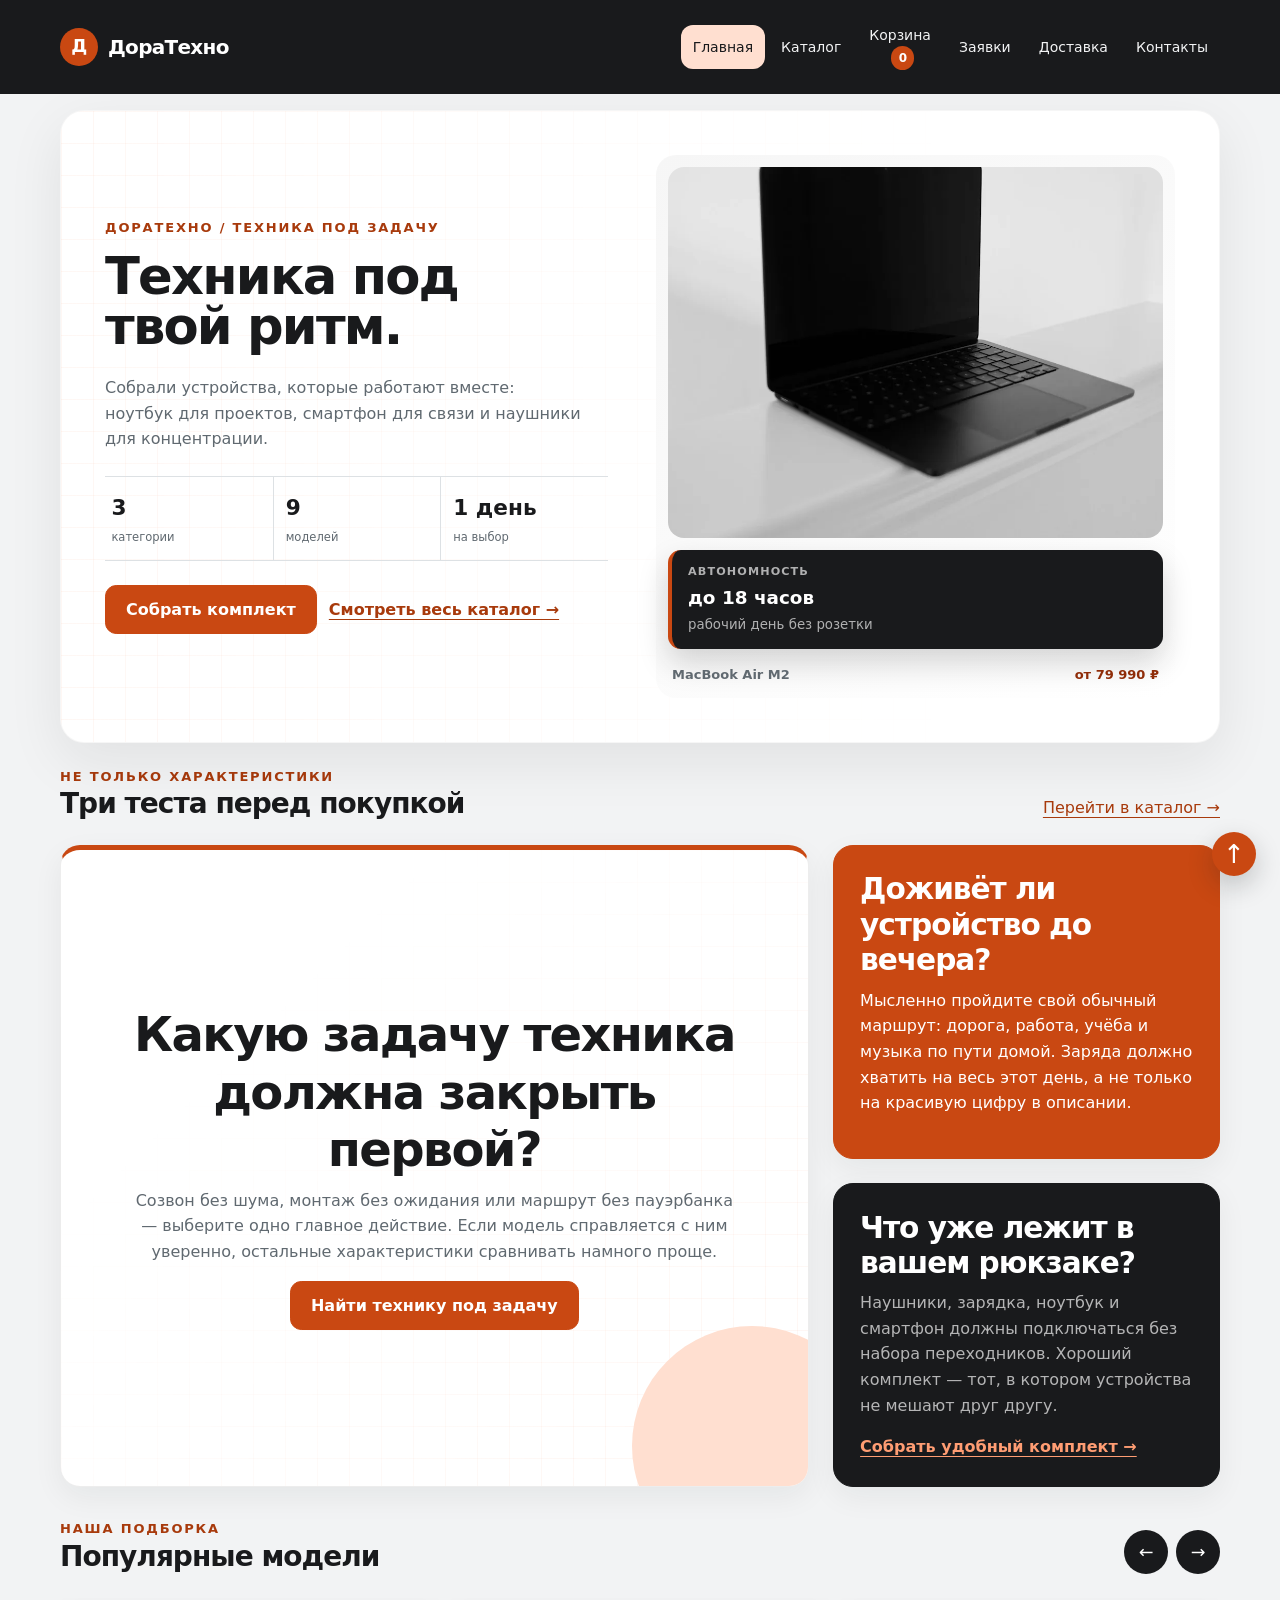
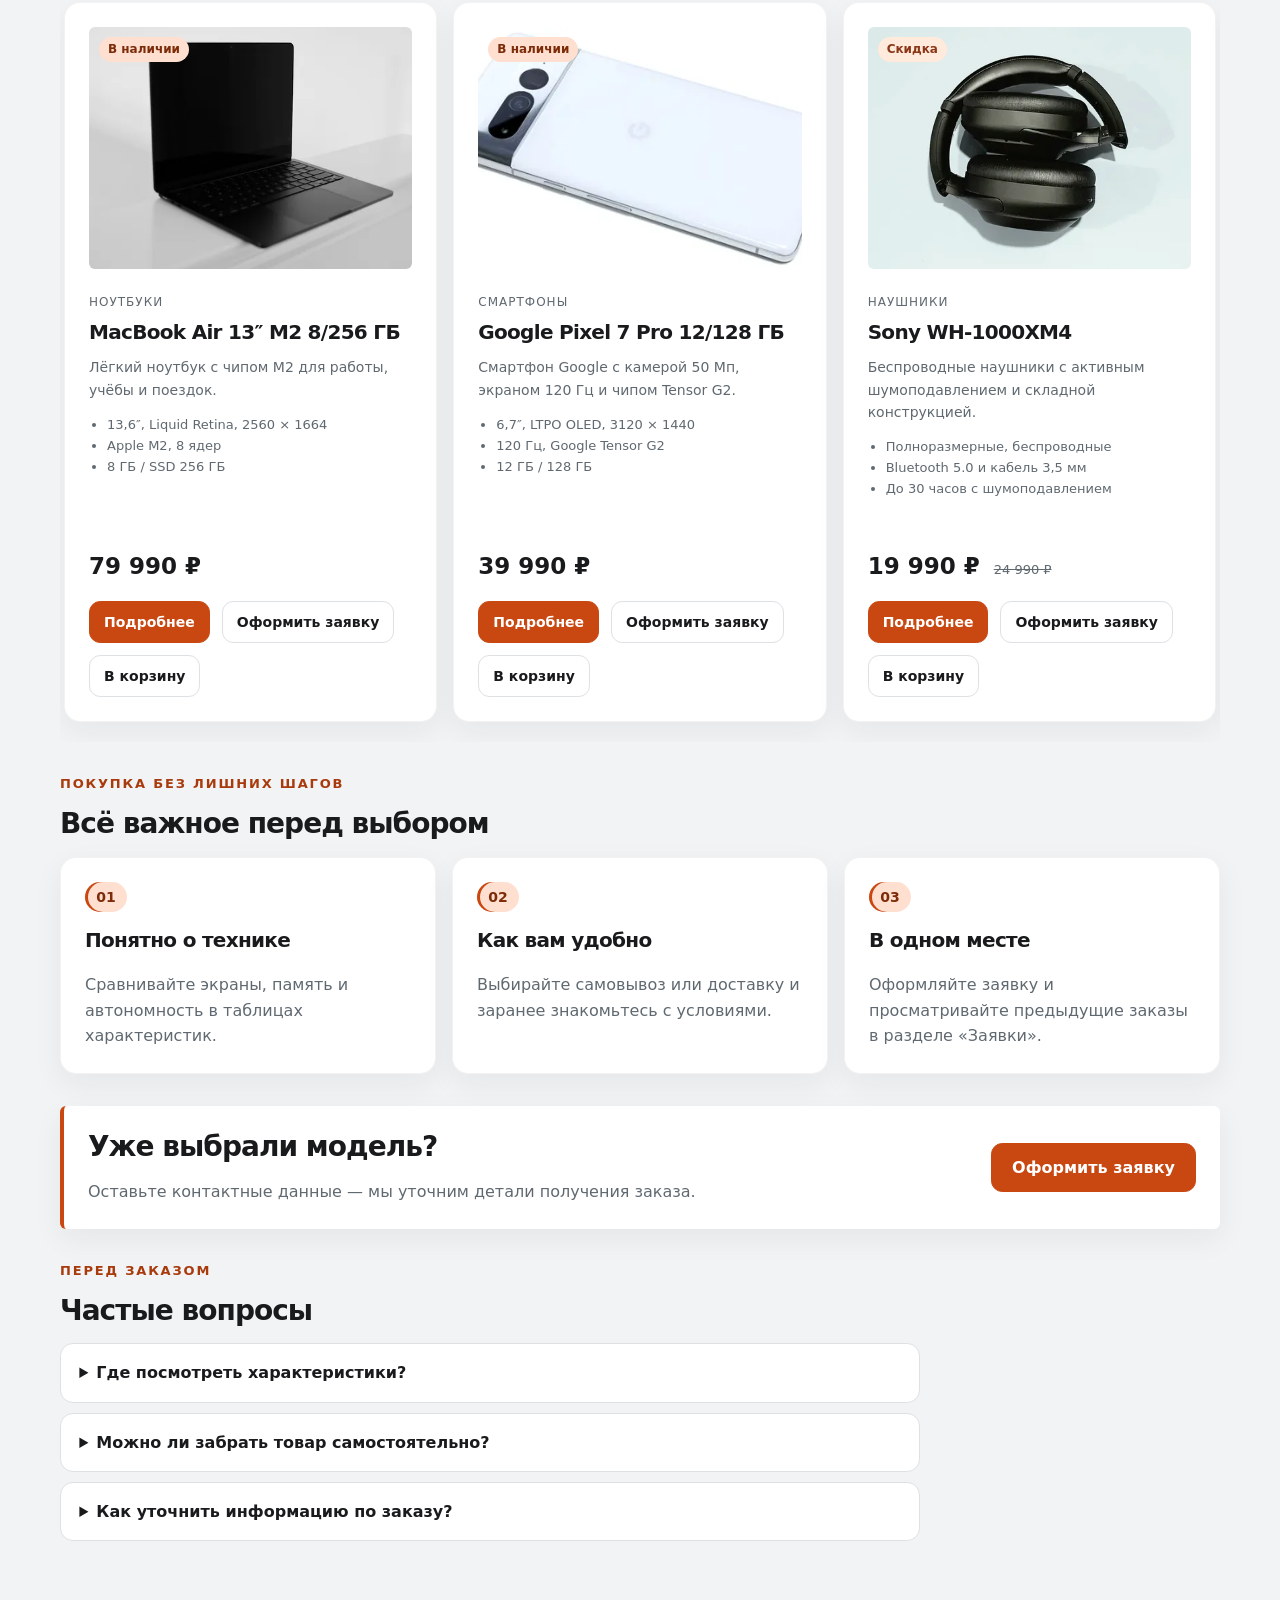
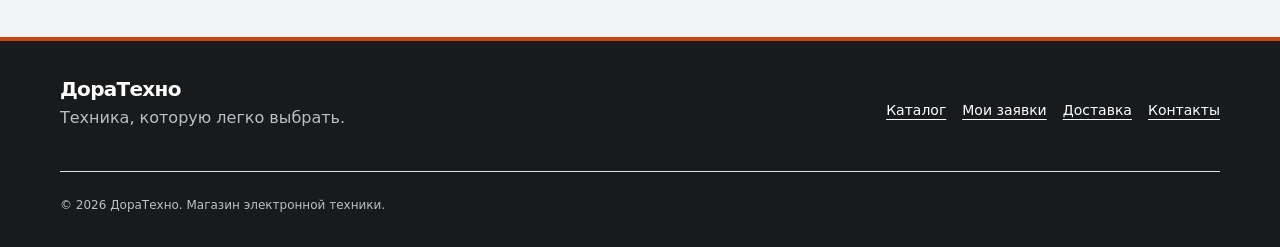
==== index.html @ cf7dabee "First commit" ====
<!DOCTYPE html>
<html lang="ru">
  <head>
    <meta charset="UTF-8">
    <meta name="viewport" content="width=device-width, initial-scale=1.0">
    <meta name="description" content="ДораТехно: смартфоны, ноутбуки и наушники. Сравните модели, выберите технику и оформите заявку.">
    <title>Магазин техники — ДораТехно</title>
    <link rel="icon" href="images/favicon.svg" type="image/svg+xml">
    <link rel="stylesheet" href="css/style.css">
    <link rel="stylesheet" href="css/responsive.css">
    <script src="js/data.js" defer></script>
    <script src="js/storage.js" defer></script>
    <script src="js/main.js" defer></script>
    <script src="js/home.js" defer></script>
  </head>
  <body id="top">
    <a class="skip-link" href="#main">Перейти к содержимому</a>
    <header class="site-header">
      <div class="container">
        <div class="site-header__inner">
          <a class="site-header__logo" href="index.html">
            <span class="site-header__mark" aria-hidden="true">Д</span>ДораТехно</a>
          <nav class="site-nav" aria-label="Основная навигация">
            <ul class="site-nav__list">
              <li class="site-nav__item">
                <a class="site-nav__link site-nav__link--active" href="index.html" aria-current="page">Главная</a>
              </li>
              <li class="site-nav__item">
                <a class="site-nav__link" href="catalog.html">Каталог</a>
              </li>
              <li class="site-nav__item">
                <a class="site-nav__link" href="cart.html">Корзина</a>
              </li>
              <li class="site-nav__item">
                <a class="site-nav__link" href="order.html">Заявки</a>
              </li>
              <li class="site-nav__item">
                <a class="site-nav__link" href="delivery.html">Доставка</a>
              </li>
              <li class="site-nav__item">
                <a class="site-nav__link" href="contacts.html">Контакты</a>
              </li>
            </ul>
          </nav>
        </div>
      </div>
    </header>
    <main class="container" id="main">
      <section class="hero">
        <div class="hero__content">
          <p class="eyebrow">ДораТехно / техника под задачу</p>
          <h1 class="hero__title">Техника под<br>твой ритм.</h1>
          <p class="hero__text">Собрали устройства, которые работают вместе: ноутбук для проектов, смартфон для связи и наушники для концентрации.</p>
          <ul class="hero__facts" aria-label="Преимущества подборки">
            <li><strong>3</strong><span>категории</span></li>
            <li><strong>9</strong><span>моделей</span></li>
            <li><strong>1 день</strong><span>на выбор</span></li>
          </ul>
          <div class="actions">
            <a class="button" href="#choice-guide-title">Собрать комплект</a>
            <a class="hero__text-link" href="catalog.html">Смотреть весь каталог →</a>
          </div>
        </div>
        <div class="hero__visual">
          <picture>
            <source type="image/webp" srcset="images/macbook-air-m2-alt-480.webp 480w, images/macbook-air-m2-alt-960.webp 960w" sizes="(max-width: 767px) calc(100vw - 32px), (max-width: 1023px) 45vw, 520px">
            <img class="hero__image" src="images/macbook-air-m2-alt.jpg" alt="MacBook Air 13″ M2 в цвете «Тёмная ночь»" width="960" height="1440" fetchpriority="high">
          </picture>
          <div class="hero__float-card">
            <span>Автономность</span>
            <strong>до 18 часов</strong>
            <small>рабочий день без розетки</small>
          </div>
          <p class="hero__caption"><strong>MacBook Air M2</strong><span>от 79 990 ₽</span></p>
        </div>
      </section>
      <section class="section choice-guide" aria-labelledby="choice-guide-title">
        <div class="section__heading">
          <div>
            <p class="eyebrow">Не только характеристики</p>
            <h2 id="choice-guide-title">Три теста перед покупкой</h2>
          </div>
          <a href="catalog.html">Перейти в каталог →</a>
        </div>
        <div class="choice-guide__grid">
          <article class="choice-guide__card choice-guide__card--main">
            <div class="choice-guide__content">
              <h3>Какую задачу техника должна закрыть первой?</h3>
              <p>Созвон без шума, монтаж без ожидания или маршрут без пауэрбанка — выберите одно главное действие. Если модель справляется с ним уверенно, остальные характеристики сравнивать намного проще.</p>
              <a class="button" href="catalog.html">Найти технику под задачу</a>
            </div>
          </article>
          <article class="choice-guide__card choice-guide__card--question">
            <h3>Доживёт ли устройство до вечера?</h3>
            <p>Мысленно пройдите свой обычный маршрут: дорога, работа, учёба и музыка по пути домой. Заряда должно хватить на весь этот день, а не только на красивую цифру в описании.</p>
          </article>
          <article class="choice-guide__card choice-guide__card--compatibility">
            <div>
              <h3>Что уже лежит в вашем рюкзаке?</h3>
              <p>Наушники, зарядка, ноутбук и смартфон должны подключаться без набора переходников. Хороший комплект — тот, в котором устройства не мешают друг другу.</p>
            </div>
            <a href="catalog.html">Собрать удобный комплект →</a>
          </article>
        </div>
      </section>
      <section class="section" id="popular">
        <div class="section__heading">
          <div>
            <p class="eyebrow">Наша подборка</p>
            <h2>Популярные модели</h2>
          </div>
          <div class="product-reel__nav">
            <div class="product-reel__pagination" aria-label="Управление каруселью">
              <button class="product-reel__control" type="button" data-carousel-direction="previous" aria-controls="popular-products" aria-label="Показать предыдущие товары">←</button>
              <button class="product-reel__control" type="button" data-carousel-direction="next" aria-controls="popular-products" aria-label="Показать следующие товары">→</button>
            </div>
          </div>
        </div>
        <div class="products-grid product-reel" id="popular-products" data-carousel tabindex="0" aria-label="Популярные товары">
          <article class="product-card" id="popular-1">
            <img class="product-card__image" src="images/macbook-air-m2-alt.jpg" srcset="images/macbook-air-m2-alt-480.webp 480w, images/macbook-air-m2-alt-960.webp 960w" sizes="(max-width: 767px) calc(100vw - 64px), (max-width: 1023px) 46vw, 360px" alt="MacBook Air 13″ M2 8/256 ГБ" width="960" height="1440" loading="lazy">
            <span class="product-card__badge">В наличии</span>
            <p class="product-card__category">Ноутбуки</p>
            <h3 class="product-card__title"><a href="product.html">MacBook Air 13″ M2 8/256 ГБ</a></h3>
            <p class="product-card__description">Лёгкий ноутбук с чипом M2 для работы, учёбы и поездок.</p>
            <ul class="product-card__specs">
              <li>13,6″, Liquid Retina, 2560 × 1664</li>
              <li>Apple M2, 8 ядер</li>
              <li>8 ГБ / SSD 256 ГБ</li>
            </ul>
            <p class="product-card__price">79 990 ₽</p>
            <div class="product-card__actions">
              <a class="button" href="product.html">Подробнее</a>
              <a class="button button--secondary" href="order.html?product=7#new-order">Оформить заявку</a>
              <button class="button button--secondary" type="button" data-add-to-cart="7">В корзину</button>
            </div>
          </article>
          <article class="product-card" id="popular-2">
            <img class="product-card__image product-card__image--contain" src="images/google-pixel-7-pro.jpg" srcset="images/google-pixel-7-pro-480.webp 480w, images/google-pixel-7-pro-960.webp 960w" sizes="(max-width: 767px) calc(100vw - 64px), (max-width: 1023px) 46vw, 360px" alt="Google Pixel 7 Pro 12/128 ГБ" width="960" height="561" loading="lazy">
            <span class="product-card__badge">В наличии</span>
            <p class="product-card__category">Смартфоны</p>
            <h3 class="product-card__title"><a href="product-pixel-7-pro.html">Google Pixel 7 Pro 12/128 ГБ</a></h3>
            <p class="product-card__description">Смартфон Google с камерой 50 Мп, экраном 120 Гц и чипом Tensor G2.</p>
            <ul class="product-card__specs">
              <li>6,7″, LTPO OLED, 3120 × 1440</li>
              <li>120 Гц, Google Tensor G2</li>
              <li>12 ГБ / 128 ГБ</li>
            </ul>
            <p class="product-card__price">39 990 ₽</p>
            <div class="product-card__actions">
              <a class="button" href="product-pixel-7-pro.html">Подробнее</a>
              <a class="button button--secondary" href="order.html?product=1#new-order">Оформить заявку</a>
              <button class="button button--secondary" type="button" data-add-to-cart="1">В корзину</button>
            </div>
          </article>
          <article class="product-card product-card--discount" id="popular-3">
            <img class="product-card__image" src="images/sony-wh1000xm4.jpg" srcset="images/sony-wh1000xm4-480.webp 480w, images/sony-wh1000xm4-960.webp 960w" sizes="(max-width: 767px) calc(100vw - 64px), (max-width: 1023px) 46vw, 360px" alt="Sony WH-1000XM4" width="960" height="720" loading="lazy">
            <span class="product-card__badge">Скидка</span>
            <p class="product-card__category">Наушники</p>
            <h3 class="product-card__title"><a href="product-sony-wh1000xm4.html">Sony WH-1000XM4</a></h3>
            <p class="product-card__description">Беспроводные наушники с активным шумоподавлением и складной конструкцией.</p>
            <ul class="product-card__specs">
              <li>Полноразмерные, беспроводные</li>
              <li>Bluetooth 5.0 и кабель 3,5 мм</li>
              <li>До 30 часов с шумоподавлением</li>
            </ul>
            <p class="product-card__price">19 990 ₽ <del class="product-card__old-price">24 990 ₽</del></p>
            <div class="product-card__actions">
              <a class="button" href="product-sony-wh1000xm4.html">Подробнее</a>
              <a class="button button--secondary" href="order.html?product=4#new-order">Оформить заявку</a>
              <button class="button button--secondary" type="button" data-add-to-cart="4">В корзину</button>
            </div>
          </article>
          <article class="product-card" id="popular-4">
            <img class="product-card__image" src="images/iphone-13-pro-blue.jpg" alt="iPhone 13 Pro 128 ГБ" width="960" height="1200" loading="lazy">
            <span class="product-card__badge">В наличии</span>
            <p class="product-card__category">Смартфоны</p>
            <h3 class="product-card__title"><a href="product-iphone-13-pro.html">iPhone 13 Pro 128 ГБ</a></h3>
            <p class="product-card__description">Компактный iPhone с OLED-экраном ProMotion и тройной камерой.</p>
            <ul class="product-card__specs">
              <li>6,1″, OLED, 2532 × 1170</li>
              <li>ProMotion до 120 Гц, Apple A15</li>
              <li>Накопитель 128 ГБ</li>
            </ul>
            <p class="product-card__price">44 990 ₽</p>
            <div class="product-card__actions">
              <a class="button" href="product-iphone-13-pro.html">Подробнее</a>
              <a class="button button--secondary" href="order.html?product=2#new-order">Оформить заявку</a>
              <button class="button button--secondary" type="button" data-add-to-cart="2">В корзину</button>
            </div>
          </article>
          <article class="product-card" id="popular-5">
            <img class="product-card__image" src="images/airpods-max-white.jpg" alt="Apple AirPods Max (Lightning)" width="960" height="720" loading="lazy">
            <span class="product-card__badge">В наличии</span>
            <p class="product-card__category">Наушники</p>
            <h3 class="product-card__title"><a href="product-airpods-max.html">Apple AirPods Max (Lightning)</a></h3>
            <p class="product-card__description">Полноразмерные наушники с шумоподавлением и пространственным аудио.</p>
            <ul class="product-card__specs">
              <li>Полноразмерные, беспроводные</li>
              <li>Bluetooth 5.0, шумоподавление</li>
              <li>До 20 часов работы</li>
            </ul>
            <p class="product-card__price">39 990 ₽</p>
            <div class="product-card__actions">
              <a class="button" href="product-airpods-max.html">Подробнее</a>
              <a class="button button--secondary" href="order.html?product=6#new-order">Оформить заявку</a>
              <button class="button button--secondary" type="button" data-add-to-cart="6">В корзину</button>
            </div>
          </article>
          <article class="product-card" id="popular-6">
            <img class="product-card__image" src="images/macbook-pro-m1-candidate.jpg" alt="MacBook Pro 14″ M1 Pro 16/512 ГБ" width="960" height="640" loading="lazy">
            <span class="product-card__badge">В наличии</span>
            <p class="product-card__category">Ноутбуки</p>
            <h3 class="product-card__title"><a href="product-macbook-pro-14.html">MacBook Pro 14″ M1 Pro 16/512 ГБ</a></h3>
            <p class="product-card__description">Производительный ноутбук с экраном Liquid Retina XDR и чипом M1 Pro.</p>
            <ul class="product-card__specs">
              <li>14,2″, Liquid Retina XDR</li>
              <li>Apple M1 Pro, 8 ядер</li>
              <li>16 ГБ / SSD 512 ГБ</li>
            </ul>
            <p class="product-card__price">119 990 ₽</p>
            <div class="product-card__actions">
              <a class="button" href="product-macbook-pro-14.html">Подробнее</a>
              <a class="button button--secondary" href="order.html?product=8#new-order">Оформить заявку</a>
              <button class="button button--secondary" type="button" data-add-to-cart="8">В корзину</button>
            </div>
          </article>
        </div>
      </section>
      <section class="section" id="advantages">
        <p class="eyebrow">Покупка без лишних шагов</p>
        <h2>Всё важное перед выбором</h2>
        <div class="benefits">
          <article class="benefit">
            <span class="benefit__number">01</span>
            <h3>Понятно о технике</h3>
            <p>Сравнивайте экраны, память и автономность в таблицах характеристик.</p>
          </article>
          <article class="benefit">
            <span class="benefit__number">02</span>
            <h3>Как вам удобно</h3>
            <p>Выбирайте самовывоз или доставку и заранее знакомьтесь с условиями.</p>
          </article>
          <article class="benefit">
            <span class="benefit__number">03</span>
            <h3>В одном месте</h3>
            <p>Оформляйте заявку и просматривайте предыдущие заказы в разделе «Заявки».</p>
          </article>
        </div>
      </section>
      <aside class="help-banner section" id="contacts">
        <div>
          <h2>Уже выбрали модель?</h2>
          <p>Оставьте контактные данные — мы уточним детали получения заказа.</p>
        </div>
        <a class="button" href="order.html">Оформить заявку</a>
      </aside>
      <section class="section faq" id="faq">
        <p class="eyebrow">Перед заказом</p>
        <h2>Частые вопросы</h2>
        <details class="faq__item">
          <summary class="faq__question">Где посмотреть характеристики?</summary>
          <p class="faq__answer">Откройте товар кнопкой «Подробнее». На странице есть таблица параметров и комплектация.</p>
        </details>
        <details class="faq__item">
          <summary class="faq__question">Можно ли забрать товар самостоятельно?</summary>
          <p class="faq__answer">Да, выберите самовывоз при оформлении заявки. Адрес и часы работы указаны в <a href="contacts.html">контактах</a>.</p>
        </details>
        <details class="faq__item">
          <summary class="faq__question">Как уточнить информацию по заказу?</summary>
          <p class="faq__answer">Откройте форму обращения на странице контактов и укажите номер заявки.</p>
        </details>
      </section>
    </main>
    <footer class="site-footer">
      <div class="container">
        <div class="site-footer__inner">
          <div>
            <a class="site-header__logo" href="index.html">ДораТехно</a>
            <p class="muted">Техника, которую легко выбрать.</p>
          </div>
          <nav class="site-footer__links" aria-label="Ссылки в подвале">
            <a href="catalog.html">Каталог</a>
            <a href="order.html">Мои заявки</a>
            <a href="delivery.html">Доставка</a>
            <a href="contacts.html">Контакты</a>
          </nav>
        </div>
        <p class="site-footer__note">© 2026 ДораТехно. Магазин электронной техники.</p>
      </div>
    </footer>
    <a class="back-to-top" href="#top" aria-label="Наверх">↑</a>
  </body>
</html>
---- css/style.css ----
:root {
  --color-bg: #ffffff;
  --color-text: #222222;
  --color-muted: #596579;
  --color-primary: #0057b8;
  --color-primary-dark: #003f86;
  --color-border: #dce3eb;
  --color-surface: #f7f8fa;
  --color-surface-accent: #eef5ff;
  --color-danger: #b00020;
  --color-success: #216b3d;
  --color-success-bg: #eefaf0;
  --space-xs: 4px;
  --space-sm: 8px;
  --space-md: 16px;
  --space-lg: 24px;
  --space-xl: 32px;
  --space-xxl: 56px;
  --radius-sm: 6px;
  --radius-md: 12px;
  --container-width: 1160px;
}

* {
  box-sizing: border-box;
}

html {
  scroll-behavior: smooth;
}

body {
  margin: 0;
  min-height: 100vh;
  display: flex;
  flex-direction: column;
  font-family: Arial, sans-serif;
  line-height: 1.6;
  color: var(--color-text);
  background: var(--color-bg);
}

main {
  flex: 1;
}

img {
  display: block;
  max-width: 100%;
  height: auto;
}

h1, h2, h3, p {
  margin-top: 0;
}

h1, h2, h3 {
  line-height: 1.2;
}

h1 {
  font-size: 40px;
  letter-spacing: -1px;
  margin-bottom: var(--space-lg);
}

h2 {
  font-size: 28px;
  margin-bottom: var(--space-md);
}

h3 {
  font-size: 20px;
}

a {
  color: var(--color-primary);
  text-underline-offset: 4px;
}

a:hover {
  color: var(--color-primary-dark);
}

button, input, select, textarea {
  font: inherit;
}

button {
  cursor: pointer;
}

:focus-visible {
  outline: 3px solid var(--color-primary);
  outline-offset: 4px;
}

[hidden] {
  display: none !important;
}

[id] {
  scroll-margin-top: 12rem;
}

.container {
  width: min(calc(100% - 40px), var(--container-width));
  margin: 0 auto;
}

.skip-link {
  position: absolute;
  top: 8px;
  left: 16px;
  z-index: 30;
  padding: 12px;
  color: white;
  background: var(--color-primary);
  transform: translateY(-160%);
}

.skip-link:focus {
  transform: translateY(0);
}

.back-to-top {
  position: fixed;
  right: 20px;
  bottom: 20px;
  z-index: 20;
  display: inline-flex;
  justify-content: center;
  align-items: center;
  width: 48px;
  height: 48px;
  border-radius: 50%;
  color: white;
  background: var(--color-primary);
  box-shadow: 0 4px 16px rgb(0 0 0 / 18%);
  font-size: 26px;
  line-height: 1;
  text-decoration: none;
}

.back-to-top:hover {
  color: white;
  background: var(--color-primary-dark);
}

.site-header {
  border-bottom: 1px solid var(--color-border);
  background: var(--color-bg);
}


.site-header__inner {
  display: flex;
  justify-content: space-between;
  align-items: center;
  gap: var(--space-lg);
  padding: 22px 0;
}

.site-header__logo {
  display: inline-flex;
  align-items: center;
  gap: 10px;
  color: var(--color-text);
  text-decoration: none;
  font-weight: 700;
  font-size: 23px;
  white-space: nowrap;
}

.site-header__mark {
  display: grid;
  place-items: center;
  width: 38px;
  height: 38px;
  border-radius: 10px;
  color: white;
  background: var(--color-primary);
  font-size: 18px;
}

.site-nav__list {
  display: flex;
  align-items: center;
  flex-wrap: wrap;
  gap: var(--space-xs);
  margin: 0;
  padding: 0;
  list-style: none;
}

.site-nav__link {
  display: block;
  padding: 8px 11px;
  border-radius: var(--radius-sm);
  color: var(--color-text);
  text-decoration: none;
  font-size: 14px;
}

.site-nav__link:hover, .site-nav__link--active {
  color: var(--color-primary);
  background: var(--color-surface-accent);
}

.section {
  margin-bottom: var(--space-xxl);
}

.section__heading {
  display: flex;
  align-items: end;
  justify-content: space-between;
  flex-wrap: wrap;
  gap: var(--space-md);
  margin-bottom: var(--space-lg);
}

.section__heading h2, .section__heading p {
  margin-bottom: 0;
}

.section__intro, .muted {
  color: var(--color-muted);
}

.eyebrow {
  margin-bottom: 12px;
  color: var(--color-primary);
  font-size: 13px;
  font-weight: 700;
  letter-spacing: 1.5px;
  text-transform: uppercase;
}

.hero {
  display: grid;
  grid-template-columns: 1fr 1fr;
  align-items: center;
  gap: var(--space-xl);
  padding: 44px;
  margin: var(--space-xl) 0 var(--space-lg);
  background: var(--color-surface-accent);
  border-radius: var(--radius-md);
}

.hero__title {
  font-size: 48px;
  max-width: 540px;
}

.hero__text {
  max-width: 480px;
  color: var(--color-muted);
}

.hero__image {
  width: 100%;
  height: 360px;
  object-fit: cover;
  border-radius: var(--radius-sm);
}

.hero__caption {
  text-align: center;
  font-size: 13px;
  color: var(--color-muted);
}

.button {
  display: inline-flex;
  justify-content: center;
  align-items: center;
  gap: var(--space-sm);
  padding: 11px 20px;
  border: 1px solid transparent;
  border-radius: var(--radius-sm);
  color: white;
  background: var(--color-primary);
  font-weight: 700;
  text-decoration: none;
  cursor: pointer;
}

.button:hover {
  color: white;
  background: var(--color-primary-dark);
}

.button--secondary {
  border-color: var(--color-border);
  color: var(--color-primary);
  background: white;
}

.button--secondary:hover {
  color: var(--color-primary-dark);
  background: var(--color-surface-accent);
  border-color: var(--color-primary);
}

.button:disabled {
  color: var(--color-muted);
  background: #e7ebf0;
  cursor: not-allowed;
}

.actions {
  display: flex;
  align-items: center;
  flex-wrap: wrap;
  gap: 12px;
}

.category-list {
  display: grid;
  grid-template-columns: repeat(3, 1fr);
  gap: var(--space-md);
  margin-bottom: var(--space-xxl);
}

.category-list__link {
  display: flex;
  justify-content: space-between;
  align-items: center;
  gap: 12px;
  padding: 20px 24px;
  border: 1px solid var(--color-border);
  border-radius: var(--radius-md);
  color: var(--color-text);
  text-decoration: none;
  font-weight: 700;
}

.category-list__link:hover {
  border-color: var(--color-primary);
  background: var(--color-surface-accent);
}

.category-list__link span {
  color: var(--color-primary);
}

.products-grid {
  display: grid;
  grid-template-columns: repeat(3, 1fr);
  gap: var(--space-lg);
}

.product-card {
  position: relative;
  display: flex;
  flex-direction: column;
  padding: var(--space-lg);
  border: 1px solid var(--color-border);
  border-radius: var(--radius-md);
  background: white;
}

.product-card:hover {
  border-color: var(--color-primary);
}

.product-card__image {
  display: block;
  width: 100%;
  aspect-ratio: 4 / 3;
  object-fit: cover;
  margin-bottom: var(--space-lg);
  border-radius: var(--radius-sm);
  background: white;
}

.product-card__image--contain {
  object-fit: contain;
}

.product-card__badge {
  position: absolute;
  top: 34px;
  left: 34px;
  padding: 3px 9px;
  border-radius: var(--radius-sm);
  color: var(--color-primary);
  background: #e0edff;
  font-size: 12px;
  font-weight: 700;
}

.product-card--discount .product-card__badge {
  color: #8a3718;
  background: #ffeadb;
}

.product-card__category {
  margin-bottom: var(--space-sm);
  color: var(--color-muted);
  font-size: 12px;
  text-transform: uppercase;
  letter-spacing: 1px;
}

.product-card__title {
  margin-bottom: 12px;
}

.product-card__title a {
  color: var(--color-text);
  text-decoration: none;
}

.product-card__description {
  color: var(--color-muted);
  font-size: 14px;
}

.product-card__specs {
  padding-left: 18px;
  margin: 0 0 var(--space-lg);
  color: var(--color-muted);
  font-size: 13px;
}

.product-card__price {
  margin-top: auto;
  margin-bottom: var(--space-md);
  font-size: 23px;
  font-weight: 700;
}

.product-card__old-price {
  margin-left: 6px;
  color: var(--color-muted);
  font-size: 13px;
  font-weight: 400;
}

.product-card__actions {
  display: flex;
  flex-wrap: wrap;
  align-items: center;
  gap: 12px;
  font-size: 14px;
}

.product-card__actions .button {
  padding: 9px 14px;
}

.benefits {
  display: grid;
  grid-template-columns: repeat(3, 1fr);
  gap: var(--space-lg);
}

.benefit {
  padding: var(--space-lg);
  border-top: 3px solid var(--color-primary);
  background: var(--color-surface);
  border-radius: 0 0 var(--radius-md) var(--radius-md);
}

.benefit__number {
  display: block;
  margin-bottom: var(--space-md);
  color: var(--color-primary);
  font-size: 14px;
  font-weight: 700;
}

.benefit p {
  margin-bottom: 0;
  color: var(--color-muted);
}

.help-banner {
  display: flex;
  justify-content: space-between;
  align-items: center;
  gap: var(--space-lg);
  padding: var(--space-xl);
  border-left: 4px solid var(--color-primary);
  border-radius: var(--radius-sm);
  background: var(--color-surface-accent);
}

.help-banner p {
  margin-bottom: 0;
  color: var(--color-muted);
}

.faq {
  max-width: 860px;
}

.faq__item {
  padding: 20px 0;
  border-bottom: 1px solid var(--color-border);
}

.faq__question {
  cursor: pointer;
  font-weight: 700;
}

.faq__answer {
  margin: var(--space-md) 0 0;
  color: var(--color-muted);
}

.breadcrumbs {
  display: flex;
  flex-wrap: wrap;
  gap: var(--space-sm);
  margin: var(--space-lg) 0;
  font-size: 13px;
  color: var(--color-muted);
}

.breadcrumbs__current::before {
  content: '/';
  margin-right: var(--space-sm);
}

.page-heading {
  margin: var(--space-xl) 0;
}

.page-heading p {
  max-width: 700px;
  color: var(--color-muted);
}

.catalog-layout {
  display: grid;
  grid-template-columns: 230px minmax(0, 1fr);
  grid-template-areas: 'filters products';
  gap: var(--space-lg);
  align-items: start;
}

.catalog-filters {
  grid-area: filters;
  padding: var(--space-lg);
  background: var(--color-surface);
  border: 1px solid var(--color-border);
  border-radius: var(--radius-md);
}

.catalog-filters__title {
  margin-bottom: var(--space-md);
  font-size: 20px;
}


.catalog-products {
  grid-area: products;
  min-width: 0;
}


.filters-form {
  display: grid;
  gap: var(--space-md);
}


.filters-form__group {
  min-width: 0;
  margin: 0;
  padding: 0;
  border: 0;
}

.filters-form__legend {
  margin-bottom: var(--space-sm);
  font-size: 14px;
  font-weight: 700;
}

.filters-form__range {
  display: grid;
  grid-template-columns: repeat(2, minmax(0, 1fr));
  gap: var(--space-sm);
}

.filters-form__label {
  display: block;
  margin-bottom: var(--space-xs);
  font-size: 13px;
}

.filters-form__input {
  width: 100%;
  padding: 8px;
  border: 1px solid var(--color-border);
  border-radius: var(--radius-sm);
}

.filters-form__options {
  display: grid;
  gap: var(--space-sm);
}

.filters-form__option {
  display: flex;
  align-items: flex-start;
  gap: var(--space-sm);
  font-size: 14px;
  line-height: 1.4;
}

.filters-form__option input {
  margin: 3px 0 0;
}

.filters-form__option label {
  cursor: pointer;
}

.filters-form .button {
  width: 100%;
}

.catalog-layout .products-grid {
  gap: var(--space-md);
}

.catalog-layout .product-card {
  padding: var(--space-md);
}

.catalog-layout .product-card__badge {
  top: 26px;
  left: 26px;
}

.catalog-layout .product-card__price {
  font-size: 21px;
}

.table-wrap {
  overflow-x: auto;
}

.spec-table {
  width: 100%;
  border-collapse: collapse;
  font-size: 15px;
}

.spec-table caption {
  padding: 0 0 var(--space-md);
  text-align: left;
  color: var(--color-muted);
}

.spec-table th, .spec-table td {
  padding: 14px 18px;
  border: 1px solid var(--color-border);
  text-align: left;
}

.spec-table thead {
  background: var(--color-surface-accent);
}

.spec-table tbody tr:nth-child(even) {
  background: var(--color-surface);
}

.product-detail {
  display: grid;
  grid-template-columns: 1.1fr 1fr;
  gap: 48px;
  align-items: center;
  margin-bottom: var(--space-xxl);
}

.product-detail__visual {
  border-radius: var(--radius-md);
  overflow: hidden;
}

.product-detail__image {
  display: block;
  width: 100%;
  height: 400px;
  object-fit: cover;
  background: white;
}

.product-detail__image--contain {
  object-fit: contain;
}

.product-detail__tag {
  display: inline-block;
  padding: 4px 10px;
  margin-bottom: var(--space-md);
  background: var(--color-success-bg);
  color: var(--color-success);
  border-radius: var(--radius-sm);
  font-size: 13px;
}

.product-detail__price {
  font-size: 32px;
  font-weight: 700;
  margin: var(--space-lg) 0;
}

.product-detail__links {
  display: flex;
  flex-wrap: wrap;
  gap: var(--space-md);
  margin-top: var(--space-lg);
  font-size: 14px;
}

.order-layout {
  display: grid;
  grid-template-columns: minmax(0, 2fr) minmax(220px, 1fr);
  gap: var(--space-xl);
  align-items: start;
}

.order-form {
  padding: var(--space-xl);
  border: 1px solid var(--color-border);
  border-radius: var(--radius-md);
}

.order-form__grid {
  display: grid;
  grid-template-columns: 1fr 1fr;
  gap: var(--space-md);
}

.order-form__field {
  margin-bottom: var(--space-md);
}

.order-form__label {
  display: block;
  margin-bottom: var(--space-xs);
  font-weight: 700;
  font-size: 14px;
}

.order-form__input {
  width: 100%;
  min-width: 0;
  padding: 10px 12px;
  border: 1px solid var(--color-border);
  border-radius: var(--radius-sm);
  background: white;
  color: var(--color-text);
}

.order-form__input:hover {
  border-color: var(--color-primary);
}

.order-form__input[aria-invalid='true'] {
  border-color: var(--color-danger);
}

.order-form__hint {
  display: block;
  margin-top: var(--space-xs);
  color: var(--color-muted);
  font-size: 13px;
}

.order-form__check {
  display: flex;
  align-items: start;
  gap: 10px;
  margin: var(--space-md) 0;
  font-size: 14px;
}

.order-form__check input {
  margin-top: 6px;
}

.order-form__check [aria-invalid='true'] {
  outline: 2px solid var(--color-danger);
}

.order-form__actions {
  display: flex;
  flex-wrap: wrap;
  gap: 12px;
}

.order-form__note {
  font-size: 13px;
  color: var(--color-muted);
}

.order-form textarea {
  resize: vertical;
}

.order-info {
  padding: var(--space-lg);
  border-radius: var(--radius-md);
  background: var(--color-surface-accent);
}

.order-info__steps {
  padding-left: 20px;
}

.order-info__steps li {
  margin-bottom: var(--space-md);
}

.request-dialog {
  width: min(calc(100% - 32px), 650px);
  max-height: 90vh;
  padding: var(--space-lg);
  border: 0;
  border-radius: var(--radius-md);
}

.request-dialog::backdrop {
  background: rgb(15 30 50 / 65%);
}

.request-dialog__header {
  display: flex;
  justify-content: space-between;
  align-items: start;
  gap: 12px;
}

.request-dialog__close {
  padding: 4px 10px;
  border: 1px solid var(--color-border);
  border-radius: var(--radius-sm);
  background: white;
  color: var(--color-text);
  font-size: 22px;
}

.request-dialog .order-form {
  padding: 0;
  border: 0;
}

.success-message {
  margin: var(--space-lg) 0;
  padding: var(--space-lg);
  border-left: 4px solid var(--color-success);
  border-radius: var(--radius-sm);
  background: var(--color-success-bg);
}

.contact-grid {
  display: grid;
  grid-template-columns: repeat(3, 1fr);
  gap: var(--space-lg);
}

.contact-card {
  padding: var(--space-lg);
  border: 1px solid var(--color-border);
  border-radius: var(--radius-md);
}

.contact-card__label {
  font-size: 13px;
  color: var(--color-primary);
  font-weight: 700;
}

.contact-card address {
  font-style: normal;
}

.contact-card p:last-child {
  margin-bottom: 0;
}

.site-footer {
  margin-top: 64px;
  padding: var(--space-xl) 0;
  border-top: 1px solid var(--color-border);
  background: var(--color-surface);
}

.site-footer__inner {
  display: flex;
  justify-content: space-between;
  align-items: center;
  gap: var(--space-xl);
  flex-wrap: wrap;
}

.site-footer__links {
  display: flex;
  flex-wrap: wrap;
  gap: var(--space-md);
  font-size: 14px;
}

.site-footer__note {
  margin: var(--space-lg) 0 0;
  padding-top: var(--space-lg);
  border-top: 1px solid var(--color-border);
  color: #b8c0c7;
  font-size: 12px;
}

.site-footer .muted {
  color: #b8c0c7;
}


.catalog-category {
  display: block;
}

.catalog-category:target {
  animation: category-highlight 0.8s ease-out;
}

@keyframes category-highlight {
  from {
    outline: 4px solid rgb(201 72 18 / 30%);
    outline-offset: 8px;
  }

  to {
    outline-color: transparent;
    outline-offset: 16px;
  }
}

.category-comparison {
  margin-top: var(--space-xl);
}

.category-list__link span {
  font-size: 13px;
  font-weight: 400;
}

.products-grid--two {
  grid-template-columns: repeat(2, minmax(0, 1fr));
}

.page-links {
  display: flex;
  flex-wrap: wrap;
  gap: var(--space-lg);
  margin-bottom: var(--space-xl);
}

.cart-list {
  display: grid;
  gap: var(--space-md);
}

.cart-item {
  display: grid;
  grid-template-columns: 120px minmax(0, 1fr) auto;
  align-items: center;
  gap: var(--space-md);
  padding: var(--space-lg);
  border: 1px solid var(--color-border);
  border-radius: var(--radius-md);
}

.cart-item__image {
  background: white;
  border-radius: var(--radius-sm);
}

.cart-item__image img {
  width: 120px;
  height: 90px;
  object-fit: cover;
  border-radius: var(--radius-sm);
}

.cart-item__title {
  font-size: 19px;
}

.cart-item__quantity-label {
  display: block;
  margin-bottom: var(--space-xs);
  font-size: 13px;
}

.cart-item__quantity {
  width: 60px;
  padding: 6px 8px;
  border: 1px solid var(--color-border);
  border-radius: var(--radius-sm);
  background: var(--color-surface);
  color: var(--color-text);
}

.cart-item__price {
  margin: 0;
  font-weight: 700;
  white-space: nowrap;
}

.order-totals {
  margin: var(--space-lg) 0;
}

.order-totals div {
  display: flex;
  justify-content: space-between;
  gap: var(--space-md);
  margin-bottom: var(--space-md);
}

.order-totals dd {
  margin: 0;
  white-space: nowrap;
}

.order-totals__total {
  padding-top: var(--space-md);
  border-top: 1px solid var(--color-border);
  font-size: 20px;
  font-weight: 700;
}

.order-info__link {
  margin-top: var(--space-md);
  margin-bottom: 0;
}

.order-history {
  display: grid;
  grid-template-columns: repeat(3, minmax(0, 1fr));
  gap: var(--space-lg);
}

.order-history__item {
  padding: var(--space-lg);
  border: 1px solid var(--color-border);
  border-radius: var(--radius-md);
}

.order-history__heading {
  display: flex;
  align-items: start;
  flex-wrap: wrap;
  gap: var(--space-sm);
  margin-bottom: var(--space-md);
}

.order-history__heading h3 {
  margin: 0;
  font-size: 18px;
}

.order-history__price {
  margin-top: var(--space-md);
  font-weight: 700;
}

.order-status {
  padding: 2px 8px;
  border-radius: var(--radius-sm);
  font-size: 12px;
}

.order-status--success {
  background: var(--color-success-bg);
  color: var(--color-success);
}

.order-status--muted {
  background: var(--color-surface);
  color: var(--color-muted);
}

.contact-card {
  overflow-wrap: anywhere;
}

@media (max-width: 960px) {
  .order-history {
    grid-template-columns: 1fr;
  }

  .cart-item {
    grid-template-columns: 90px minmax(0, 1fr);
  }

  .cart-item__price {
    grid-column: 2;
  }

  .products-grid, .benefits, .contact-grid {
    grid-template-columns: repeat(2, minmax(0, 1fr));
  }

  .category-list__link {
    padding: 16px;
  }

  .site-header__inner {
    align-items: start;
    flex-direction: column;
    gap: var(--space-md);
  }

  .hero {
    padding: var(--space-xl);
  }

  .hero__title {
    font-size: 38px;
  }

  .catalog-layout {
    grid-template-columns: 200px minmax(0, 1fr);
  }

  .catalog-layout .products-grid {
    grid-template-columns: 1fr;
  }

  .catalog-layout .product-card__image {
    max-height: 220px;
  }

  .product-detail {
    gap: var(--space-lg);
  }

}

@media (max-width: 640px) {
  .back-to-top {
    right: 12px;
    bottom: 12px;
    width: 44px;
    height: 44px;
    font-size: 24px;
  }

  .site-footer {
    padding-bottom: 88px;
  }

  .cart-item {
    padding: var(--space-md);
    grid-template-columns: 70px minmax(0, 1fr);
  }

  h1, .hero__title {
    font-size: 32px;
  }

  h2 {
    font-size: 25px;
  }


  .hero, .products-grid, .benefits, .category-list, .product-detail, .order-layout, .contact-grid, .order-form__grid {
    grid-template-columns: 1fr;
  }

  .hero {
    padding: var(--space-lg);
  }

  .hero__image {
    max-height: 260px;
  }

  .category-list {
    gap: var(--space-sm);
  }

  .catalog-layout {
    grid-template-columns: 1fr;
    grid-template-areas: 'filters' 'products';
  }

  .catalog-filters {
    padding: var(--space-md);
  }

  .help-banner {
    flex-direction: column;
    align-items: start;
    padding: var(--space-lg);
  }

  .order-form {
    padding: var(--space-lg);
  }

  .site-nav__link {
    padding: 7px 9px;
  }

}

@media (prefers-reduced-motion: reduce) {
  html {
    scroll-behavior: auto;
  }

}
---- css/responsive.css ----
/*
  Адаптивные стили для контрольной работы №3.
  Подход: Mobile First.
  Базовые правила ориентированы на узкий экран; улучшения добавляются через min-width.
*/

*,
*::before,
*::after {
  box-sizing: border-box;
}

html {
  scroll-behavior: smooth;
  overflow-x: clip;
}

body {
  min-width: 320px;
  overflow-x: clip;
}

img,
video {
  display: block;
  max-width: 100%;
  height: auto;
}

.container {
  width: min(100% - 2rem, var(--container-width));
}

h1 {
  font-size: clamp(1.9rem, 7vw, 2.5rem);
  letter-spacing: -0.04em;
  overflow-wrap: anywhere;
}

h2 {
  font-size: clamp(1.45rem, 5vw, 1.75rem);
}

.site-header__inner {
  align-items: flex-start;
  flex-direction: column;
  gap: var(--space-sm);
  padding-block: var(--space-md);
}

.site-header__logo {
  font-size: 1.25rem;
}

.site-nav {
  width: 100%;
  max-width: 100%;
  overflow: visible;
}

.site-nav__list {
  width: 100%;
  min-width: 0;
  flex-wrap: wrap;
  gap: 2px 4px;
  padding: 2px 0;
}

.site-nav__link {
  min-height: 44px;
  display: grid;
  place-items: center;
  padding-inline: 0.75rem;
  white-space: nowrap;
}

.hero {
  grid-template-columns: minmax(0, 1fr);
  gap: var(--space-md);
  padding: clamp(1rem, 5vw, 2rem);
  margin-block: var(--space-md) var(--space-lg);
}

.hero__title {
  max-width: 100%;
  font-size: clamp(2rem, 9vw, 3rem);
}

.hero__title br {
  display: none;
}

.hero__image {
  height: auto;
  max-height: 22rem;
  aspect-ratio: 4 / 3;
  object-fit: contain;
}

.category-list,
.products-grid,
.benefits,
.contact-grid,
.order-history {
  grid-template-columns: minmax(0, 1fr);
  gap: var(--space-md);
}

.products-grid--two {
  grid-template-columns: minmax(0, 1fr);
}

.catalog-layout {
  grid-template-columns: minmax(0, 1fr);
  grid-template-areas:
    'filters'
    'products';
  gap: var(--space-md);
}

.catalog-filters {
  padding: var(--space-md);
}

.filters-form__input,
.order-form__input,
.cart-item__quantity {
  min-height: 44px;
  font-size: 1rem;
}

.filters-form__option input,
.order-form__check input {
  inline-size: 1.25rem;
  block-size: 1.25rem;
  flex: 0 0 auto;
}

.product-detail {
  grid-template-columns: minmax(0, 1fr);
  gap: var(--space-lg);
  align-items: start;
}

.product-detail__image {
  height: auto;
  max-height: 26rem;
  aspect-ratio: 4 / 3;
  object-fit: contain;
}

.product-detail__price {
  font-size: clamp(1.6rem, 7vw, 2rem);
}

.table-wrap {
  max-width: 100%;
  overflow-x: auto;
  overscroll-behavior-inline: contain;
  -webkit-overflow-scrolling: touch;
  border: 1px solid var(--color-border);
  border-radius: var(--radius-sm);
}

.spec-table {
  min-width: 36rem;
}

.spec-table th:first-child,
.spec-table td:first-child {
  position: sticky;
  left: 0;
  z-index: 1;
  background: var(--color-surface);
}

.spec-table thead th:first-child {
  background: var(--color-surface-accent);
}

.spec-table th,
.spec-table td {
  padding: 0.7rem;
}

.table-scroll-hint {
  margin: 0.5rem 0;
  color: var(--color-muted);
  font-size: 0.875rem;
}

.order-layout {
  grid-template-columns: minmax(0, 1fr);
  gap: var(--space-md);
}

.order-form {
  min-width: 0;
  padding: clamp(1rem, 4vw, 2rem);
}

.order-form__grid {
  grid-template-columns: minmax(0, 1fr);
  gap: 0;
}

.order-form__field,
.order-form__check,
.order-form__actions {
  min-width: 0;
}

.order-form__input {
  max-width: 100%;
}

.order-form__actions .button,
.actions .button {
  min-height: 44px;
}

.help-banner {
  align-items: stretch;
  flex-direction: column;
  padding: var(--space-lg);
}

.help-banner .button {
  align-self: flex-start;
  min-height: 44px;
}

.cart-item {
  grid-template-columns: 4.5rem minmax(0, 1fr);
  gap: var(--space-sm);
  padding: var(--space-md);
}

.cart-item__image img {
  width: 4.5rem;
  height: 4.5rem;
  object-fit: contain;
}

.cart-item__price {
  grid-column: 2;
  white-space: normal;
}

.order-totals div {
  align-items: baseline;
}

.site-footer__inner {
  align-items: flex-start;
  flex-direction: column;
  gap: var(--space-md);
}

.site-footer__links {
  gap: var(--space-sm) var(--space-md);
}

.back-to-top {
  position: fixed;
  right: clamp(0.75rem, 2vw, 1.5rem);
  bottom: clamp(0.75rem, 2vw, 1.5rem);
  z-index: 25;
  display: flex;
  width: 2.75rem;
  height: 2.75rem;
  margin: 0;
}

.request-dialog {
  width: calc(100% - 1rem);
  max-width: 40rem;
  max-height: calc(100dvh - 1rem);
  padding: var(--space-md);
  overflow-y: auto;
}

.request-dialog__header {
  align-items: center;
}

.request-dialog__close {
  min-width: 44px;
  min-height: 44px;
}

.section {
  margin-bottom: var(--space-xl);
}

:focus-visible {
  outline: 3px solid #003f86;
  outline-offset: 3px;
  box-shadow: 0 0 0 2px #fff;
}

@media (min-width: 48rem) {
  [id] {
    scroll-margin-top: 6rem;
  }

  .site-header__inner {
    align-items: center;
    flex-direction: row;
    gap: var(--space-md);
  }

  .site-nav {
    width: auto;
    overflow: visible;
  }

  .site-nav__list {
    width: auto;
    min-width: 0;
    flex-wrap: wrap;
    justify-content: flex-end;
    padding: 0;
  }

  .hero {
    grid-template-columns: minmax(0, 1fr) minmax(0, 1fr);
    gap: var(--space-xl);
    padding: var(--space-xl);
  }

  .hero__title br {
    display: initial;
  }

  .category-list,
  .products-grid,
  .benefits,
  .contact-grid {
    grid-template-columns: repeat(2, minmax(0, 1fr));
  }

  .products-grid--two {
    grid-template-columns: repeat(2, minmax(0, 1fr));
  }

  .catalog-layout {
    grid-template-columns: minmax(13rem, 16rem) minmax(0, 1fr);
    grid-template-areas: 'filters products';
    gap: var(--space-lg);
  }

  .product-detail {
    grid-template-columns: minmax(0, 1.1fr) minmax(0, 1fr);
    gap: var(--space-xl);
  }

  .order-layout {
    grid-template-columns: minmax(0, 2fr) minmax(14rem, 1fr);
    gap: var(--space-lg);
  }

  .order-form__grid {
    grid-template-columns: repeat(2, minmax(0, 1fr));
    gap: var(--space-md);
  }

  .order-history {
    grid-template-columns: repeat(2, minmax(0, 1fr));
  }

  .help-banner {
    align-items: center;
    flex-direction: row;
  }

  .site-footer__inner {
    align-items: center;
    flex-direction: row;
  }
}

@media (min-width: 64rem) {
  .container {
    width: min(100% - 3rem, var(--container-width));
  }

  .hero {
    padding: 2.75rem;
  }

  .hero__title {
    font-size: clamp(2.75rem, 4vw, 3.5rem);
  }

  .category-list,
  .products-grid,
  .benefits,
  .contact-grid,
  .order-history {
    grid-template-columns: repeat(3, minmax(0, 1fr));
  }

  .products-grid--two {
    grid-template-columns: repeat(2, minmax(0, 1fr));
  }

  .order-form__grid {
    grid-template-columns: repeat(2, minmax(0, 1fr));
  }
}

/* Характерные элементы внутренних страниц */
.page-heading {
  position: relative;
  max-width: 52rem;
  margin-block: clamp(1.5rem, 5vw, 3.5rem);
  padding-left: clamp(1rem, 3vw, 1.5rem);
  border-left: 4px solid var(--color-primary);
}

.page-heading h1 {
  margin-bottom: 0.75rem;
  font-size: clamp(2.2rem, 7vw, 4.5rem);
  line-height: 0.98;
}

.page-heading p:last-child {
  max-width: 42rem;
  margin-bottom: 0;
  font-size: clamp(1rem, 2vw, 1.1rem);
}

.breadcrumbs {
  padding-top: 0.9rem;
}

.category-list {
  counter-reset: categories;
}

.category-list__link {
  position: relative;
  min-height: 5.5rem;
  padding-left: 4rem;
  overflow: hidden;
  background: #fff;
  box-shadow: 0 8px 24px rgb(25 26 28 / 5%);
  counter-increment: categories;
}

.category-list__link::before {
  position: absolute;
  left: 1rem;
  display: grid;
  width: 2.25rem;
  height: 2.25rem;
  place-items: center;
  color: #fff;
  background: #191a1c;
  border-radius: 50%;
  content: "0" counter(categories);
  font-size: 0.7rem;
  font-weight: 800;
}

.catalog-category > .section__heading {
  padding-bottom: 0.75rem;
  border-bottom: 1px solid var(--color-border);
}

.product-detail > div:last-child {
  min-width: 0;
  padding: clamp(1.25rem, 4vw, 2.5rem);
  background: #fff;
  border-top: 4px solid var(--color-primary);
  border-radius: 1rem;
  box-shadow: 0 10px 30px rgb(25 26 28 / 6%);
}

.product-detail > div:last-child h1 {
  font-size: clamp(2rem, 6vw, 3.75rem);
}

.product-highlights {
  display: grid;
  gap: 0.4rem;
  margin: 0 0 1.25rem;
  padding: 0;
  color: var(--color-muted);
  list-style: none;
  font-size: 0.82rem;
}

.product-highlights li {
  display: flex;
  align-items: center;
  gap: 0.5rem;
}

.product-highlights li::before {
  display: grid;
  width: 1.15rem;
  height: 1.15rem;
  flex: 0 0 auto;
  place-items: center;
  color: #fff;
  background: var(--color-primary);
  border-radius: 50%;
  content: "✓";
  font-size: 0.68rem;
  font-weight: 900;
}

.product-detail__links {
  padding-top: 1rem;
  border-top: 1px solid var(--color-border);
}

.delivery-route,
.cart-assurance {
  display: grid;
  gap: 0.75rem;
  margin: 0 0 var(--space-xl);
  padding: 0;
  list-style: none;
}

.delivery-route li {
  position: relative;
  display: grid;
  grid-template-columns: auto minmax(0, 1fr);
  align-items: center;
  gap: 0.75rem;
  min-width: 0;
}

.delivery-route li > span {
  display: grid;
  width: 2.75rem;
  height: 2.75rem;
  place-items: center;
  color: #fff;
  background: var(--color-primary);
  border-radius: 50%;
  font-weight: 900;
}

.delivery-route li div {
  display: grid;
}

.delivery-route small {
  color: var(--color-muted);
}

.service-bar {
  display: flex;
  align-items: center;
  flex-wrap: wrap;
  gap: 0.85rem;
  margin-bottom: var(--space-xl);
  padding: 1rem 1.25rem;
  color: #fff;
  background: #191a1c;
  border-radius: 1rem;
}

.service-bar__signal {
  width: 0.7rem;
  height: 0.7rem;
  background: #52c77b;
  border-radius: 50%;
  box-shadow: 0 0 0 0.3rem rgb(82 199 123 / 16%);
}

.service-bar div {
  display: grid;
  min-width: 12rem;
  flex: 1;
}

.service-bar div span {
  color: rgb(255 255 255 / 60%);
  font-size: 0.82rem;
}

.service-bar a {
  color: #ff9d73;
  font-weight: 800;
}

.cart-assurance {
  grid-template-columns: repeat(3, minmax(0, 1fr));
  padding: 1rem;
  background: #fff;
  border: 1px solid var(--color-border);
  border-radius: 1rem;
}

.cart-assurance li {
  display: grid;
  gap: 0.1rem;
  min-width: 0;
  text-align: center;
}

.cart-assurance li + li {
  border-left: 1px solid var(--color-border);
}

.cart-assurance strong {
  font-size: clamp(0.85rem, 3vw, 1rem);
}

.cart-assurance span {
  color: var(--color-muted);
  font-size: 0.7rem;
}

.cart-list .cart-item {
  border-left: 4px solid transparent;
}

.cart-list .cart-item:hover {
  border-left-color: var(--color-primary);
}

.faq__item {
  margin-bottom: 0.6rem;
  padding: 0;
  overflow: hidden;
  background: #fff;
  border: 1px solid var(--color-border);
  border-radius: 0.8rem;
}

.faq__question {
  padding: 1rem 1.15rem;
}

.faq__answer {
  margin: 0;
  padding: 0 1.15rem 1rem;
}

@media (min-width: 48rem) {
  .product-highlights {
    grid-template-columns: minmax(0, 1fr);
  }

  .delivery-route {
    grid-template-columns: repeat(3, minmax(0, 1fr));
  }

  .delivery-route li:not(:last-child)::after {
    position: absolute;
    z-index: -1;
    top: 1.35rem;
    left: 2.75rem;
    width: calc(100% - 1rem);
    height: 2px;
    background: var(--color-border);
    content: "";
  }
}

@media (min-width: 64rem) {
  .catalog-filters {
    position: sticky;
    top: 6.5rem;
  }
}

/* Финальная настройка компонентов после визуальной проверки */
.visually-hidden,
.spec-table caption {
  position: absolute !important;
  width: 1px !important;
  height: 1px !important;
  padding: 0 !important;
  margin: -1px !important;
  overflow: hidden !important;
  clip: rect(0 0 0 0) !important;
  white-space: nowrap !important;
  border: 0 !important;
}

.benefit__number,
.contact-card__label {
  display: inline-flex;
  align-self: flex-start;
  width: fit-content;
  max-width: 100%;
  padding: 0.42rem 0.7rem;
  color: #fff;
  background: #191a1c;
  border: 0;
  border-radius: 0.45rem;
  box-shadow: inset 3px 0 0 var(--color-primary);
  line-height: 1.2;
}

.setup-card__badge {
  display: inline-flex;
  width: fit-content;
  align-self: flex-end;
  padding: 0.45rem 0.7rem;
  color: #191a1c;
  background: rgb(255 255 255 / 42%);
  border: 1px solid rgb(25 26 28 / 12%);
  border-radius: 999px;
  font-size: 0.75rem;
  font-weight: 800;
  letter-spacing: 0.04em;
  text-transform: uppercase;
}

.hero__visual picture {
  display: block;
  min-width: 0;
}

.hero__image {
  width: 100%;
  aspect-ratio: 4 / 3;
  object-fit: cover;
  object-position: center 58%;
}

.hero__float-card {
  position: static !important;
  width: auto !important;
  margin: 0.75rem 0 !important;
}

.delivery-route {
  gap: 0;
  padding: 0.5rem 0;
}

.delivery-route li {
  display: flex;
  align-items: center;
  flex-direction: column;
  gap: 0.65rem;
  padding: 0 0 2rem;
  text-align: center;
}

.delivery-route li div {
  align-items: center;
  gap: 0.15rem;
}

.delivery-route li:not(:last-child)::after {
  position: absolute;
  z-index: -1;
  top: 2.75rem;
  left: 50%;
  width: 2px;
  height: calc(100% - 2.1rem);
  background: var(--color-border);
  content: "";
}

.order-info > .button {
  display: flex;
  width: fit-content;
  margin-inline: auto;
}

.order-info__link {
  margin: 0.9rem 0 0;
  text-align: center;
}

.help-banner {
  display: grid;
  grid-template-columns: minmax(0, 1fr);
  justify-items: stretch;
  text-align: left;
}

.help-banner .button {
  justify-self: end;
  align-self: center;
  margin: 0;
}

.product-reel__nav {
  display: flex;
  align-items: center;
  flex-wrap: wrap;
  justify-content: flex-end;
  gap: 0.5rem;
}

.product-reel__pagination {
  display: flex;
  align-items: center;
  gap: 0.5rem;
}

.product-reel__control {
  display: grid;
  width: 2.75rem;
  height: 2.75rem;
  padding: 0;
  place-items: center;
  color: #fff;
  background: #191a1c;
  border-radius: 50%;
  font-size: 1.1rem;
  text-decoration: none;
}

.product-reel__control:hover,
.product-reel__control:focus-visible {
  color: #fff;
  background: var(--color-primary-dark);
}

.product-reel.products-grid {
  display: grid;
  grid-template-columns: none;
  grid-auto-flow: column;
  grid-auto-columns: minmax(17rem, 88%);
  gap: var(--space-md);
  padding: 0.25rem 0.25rem 1.25rem;
  overflow-x: auto;
  overscroll-behavior-inline: contain;
  scroll-padding-inline: 0.25rem;
  scroll-snap-type: inline mandatory;
  scrollbar-width: thin;
}

.product-reel .product-card {
  min-width: 0;
  scroll-snap-align: start;
  scroll-margin-inline: 0.25rem;
}

.product-reel .product-card:target {
  border-color: var(--color-primary);
  box-shadow: 0 0 0 3px rgb(201 72 18 / 16%), 0 18px 42px rgb(25 26 28 / 12%);
}

@media (min-width: 48rem) {
  .delivery-route {
    grid-template-columns: repeat(3, minmax(0, 1fr));
  }

  .delivery-route li {
    padding: 0 1rem;
  }

  .delivery-route li:not(:last-child)::after {
    top: 1.35rem;
    left: calc(50% + 1.4rem);
    width: calc(100% - 2.8rem);
    height: 2px;
  }

  .product-reel.products-grid {
    grid-auto-columns: minmax(19rem, 46%);
  }
}

@media (min-width: 64rem) {
  .product-reel.products-grid {
    grid-auto-columns: minmax(20rem, 38%);
  }
}

@media (max-width: 30rem) {
  .product-reel__nav {
    width: 100%;
    justify-content: flex-end;
  }

  .product-reel__pagination {
    width: auto;
  }

  .hero__caption {
    align-items: flex-start;
    flex-direction: column;
    gap: 0.15rem;
  }
}

@media (prefers-reduced-motion: reduce) {
  *,
  *::before,
  *::after {
    scroll-behavior: auto !important;
    animation-duration: 0.01ms !important;
    animation-iteration-count: 1 !important;
    transition-duration: 0.01ms !important;
  }
}

/* Визуальный стиль КР №2: графитовая шапка, тёплый оранжевый акцент,
   светло-серый фон и белые карточки с мягкими тенями. */
:root {
  --color-bg: #f2f3f4;
  --color-text: #191a1c;
  --color-muted: #606970;
  --color-primary: #c94812;
  --color-primary-dark: #8f2c08;
  --color-border: #dde1e4;
  --color-surface: #ffffff;
  --color-surface-accent: #ffdfd0;
  --color-danger: #c93632;
  --color-success: #216b3d;
  --color-success-bg: #eefaf0;
  --container-width: 1160px;
}

body {
  color: var(--color-text);
  background: var(--color-bg);
  font-family: Inter, system-ui, -apple-system, BlinkMacSystemFont, "Segoe UI", sans-serif;
}

h1,
h2,
h3,
.site-header__logo {
  font-weight: 800;
  letter-spacing: -0.035em;
}

a {
  color: #a83a0c;
}

a:hover {
  color: #7d2c09;
}

.site-header {
  position: sticky;
  top: 0;
  z-index: 30;
  color: #fff;
  background: #191a1c;
  border-bottom: 0;
  box-shadow: 0 1px 0 rgb(255 255 255 / 8%);
}

.site-header__inner {
  min-height: 5rem;
}

.site-header__logo,
.site-header__logo:hover {
  color: #fff;
}

.site-header__mark {
  color: #fff;
  background: var(--color-primary);
  border-radius: 50%;
}

.site-nav__link {
  color: #f2f3f4;
  border-radius: 0.75rem;
}

.site-nav__link:hover,
.site-nav__link:focus-visible,
.site-nav__link--active {
  color: #191a1c;
  background: var(--color-surface-accent);
}

.hero {
  min-height: 32rem;
  margin-top: var(--space-md);
  overflow: hidden;
  background: #fff;
  border: 1px solid rgb(25 26 28 / 4%);
  border-radius: 1.5rem;
  box-shadow: 0 18px 55px rgb(25 26 28 / 8%);
}

.hero__title {
  max-width: 40rem;
  font-weight: 900;
  line-height: 0.98;
}

.eyebrow {
  color: #a83a0c;
  font-weight: 800;
  letter-spacing: 0.14em;
}

.hero__image {
  background: #fff;
  border-radius: 1rem;
  object-fit: contain;
}

.button,
.button:hover {
  color: #fff;
  background: var(--color-primary);
  border-color: var(--color-primary);
  border-radius: 0.7rem;
  font-weight: 700;
}

.button:hover {
  background: var(--color-primary-dark);
  border-color: var(--color-primary-dark);
}

.button--secondary {
  color: #191a1c;
  background: #fff;
  border-color: var(--color-border);
}

.button--secondary:hover {
  color: #191a1c;
  background: var(--color-surface-accent);
  border-color: var(--color-surface-accent);
}

.product-card,
.benefit,
.contact-card,
.order-history__item,
.order-info,
.catalog-filters,
.order-form,
.cart-item {
  background: #fff;
  border: 1px solid rgb(25 26 28 / 5%);
  border-radius: 1rem;
  box-shadow: 0 10px 30px rgb(25 26 28 / 6%);
}

.product-card {
  transition: transform 0.2s ease, box-shadow 0.2s ease;
}

.product-card:hover {
  transform: translateY(-3px);
  box-shadow: 0 18px 42px rgb(25 26 28 / 12%);
}

.product-card__image {
  background: #f7f7f7;
}

.product-card__badge,
.product-detail__tag,
.benefit__number,
.contact-card__label {
  color: #7d2c09;
  background: var(--color-surface-accent);
  border-radius: 999px;
  font-weight: 800;
}

.product-card__title a {
  color: #191a1c;
}

.product-card__title a:hover {
  color: #a83a0c;
}

.product-detail__visual {
  background: #fff;
  border-radius: 1rem;
  box-shadow: 0 10px 30px rgb(25 26 28 / 6%);
}

.spec-table thead {
  color: #191a1c;
  background: #ffdfd0;
}

.spec-table tbody tr:nth-child(even) {
  background: #f7f7f7;
}

.spec-table th:first-child,
.spec-table td:first-child {
  background: #f7f7f7;
}

.spec-table thead th:first-child {
  background: #ffdfd0;
}

.order-form__input,
.filters-form__input,
.cart-item__quantity {
  border-color: var(--color-border);
  border-radius: 0.6rem;
}

.order-form__input:focus,
.filters-form__input:focus,
.cart-item__quantity:focus {
  border-color: #ef9a73;
  outline-color: #ef6428;
  box-shadow: 0 0 0 0.2rem rgb(239 100 40 / 18%);
}

.help-banner {
  color: #191a1c;
  background: #fff;
  border: 0;
  border-left: 4px solid var(--color-primary);
  box-shadow: 0 10px 30px rgb(25 26 28 / 6%);
}

.site-footer {
  color: rgb(255 255 255 / 76%);
  background: #191a1c;
  border-top: 4px solid var(--color-primary);
}

.site-footer__links a {
  color: #fff;
}

.back-to-top {
  color: #fff;
  background: var(--color-primary);
  border-radius: 50%;
  box-shadow: 0 10px 26px rgb(25 26 28 / 22%);
}

.back-to-top:hover {
  color: #fff;
  background: var(--color-primary-dark);
}

@media (prefers-reduced-motion: reduce) {
  .product-card,
  .product-card:hover {
    transform: none;
  }
}

/* Авторские блоки главной страницы */
.hero {
  position: relative;
  isolation: isolate;
}

.hero::before {
  position: absolute;
  z-index: -1;
  inset: 0;
  background-image:
    linear-gradient(rgb(239 100 40 / 5%) 1px, transparent 1px),
    linear-gradient(90deg, rgb(239 100 40 / 5%) 1px, transparent 1px);
  background-size: 2rem 2rem;
  mask-image: linear-gradient(90deg, #000, transparent 78%);
  content: "";
}

.hero__content {
  min-width: 0;
}

.hero__facts {
  display: grid;
  grid-template-columns: repeat(3, minmax(0, 1fr));
  margin: 1.5rem 0;
  padding: 0;
  border-block: 1px solid var(--color-border);
  list-style: none;
}

.hero__facts li {
  display: flex;
  min-width: 0;
  flex-direction: column;
  gap: 0.15rem;
  padding: 0.85rem 0.4rem;
}

.hero__facts li + li {
  padding-left: 0.75rem;
  border-left: 1px solid var(--color-border);
}

.hero__facts strong {
  font-size: clamp(1rem, 4vw, 1.35rem);
}

.hero__facts span {
  color: var(--color-muted);
  font-size: 0.72rem;
}

.hero__text-link {
  font-weight: 700;
}

.hero__visual {
  position: relative;
  min-width: 0;
  padding: 0.75rem;
  background: linear-gradient(145deg, #f6f6f6, #fff);
  border-radius: 1.25rem;
}

.hero__float-card {
  display: grid;
  gap: 0.1rem;
  margin: -1.5rem 0 0.75rem;
  padding: 0.85rem 1rem;
  color: #fff;
  background: #191a1c;
  border-left: 4px solid var(--color-primary);
  border-radius: 0.8rem;
  box-shadow: 0 14px 30px rgb(25 26 28 / 18%);
}

.hero__float-card span,
.hero__float-card small {
  color: rgb(255 255 255 / 66%);
}

.hero__float-card span {
  font-size: 0.7rem;
  font-weight: 800;
  letter-spacing: 0.1em;
  text-transform: uppercase;
}

.hero__float-card strong {
  font-size: 1.15rem;
}

.hero__caption {
  display: flex;
  justify-content: space-between;
  gap: 1rem;
  margin: 0;
  padding: 0.25rem 0.25rem 0;
  text-align: left;
}

.hero__caption span {
  color: var(--color-primary-dark);
  font-weight: 800;
  white-space: nowrap;
}

.setup-grid {
  display: grid;
  gap: var(--space-md);
}

.setup-card {
  min-width: 0;
  padding: clamp(1.25rem, 4vw, 2rem);
  border-radius: 1.25rem;
}

.setup-card--main {
  position: relative;
  display: grid;
  gap: 1.5rem;
  overflow: hidden;
  color: #fff;
  background: #191a1c;
}

.setup-card--main::after {
  position: absolute;
  right: -4rem;
  bottom: -5rem;
  width: 13rem;
  height: 13rem;
  background: var(--color-primary);
  border-radius: 50%;
  opacity: 0.18;
  content: "";
}

.setup-card__content {
  position: relative;
  z-index: 1;
  max-width: 36rem;
}

.setup-card__content > p:not(.setup-card__kicker) {
  color: rgb(255 255 255 / 68%);
}

.setup-card__kicker {
  color: #ff9d73;
  font-size: 0.72rem;
  font-weight: 800;
  letter-spacing: 0.12em;
  text-transform: uppercase;
}

.setup-card__devices {
  position: relative;
  z-index: 1;
  display: flex;
  flex-wrap: wrap;
  gap: 0.5rem;
}

.setup-card__devices span {
  padding: 0.5rem 0.75rem;
  color: #fff;
  background: rgb(255 255 255 / 8%);
  border: 1px solid rgb(255 255 255 / 15%);
  border-radius: 999px;
  font-size: 0.8rem;
}

.setup-card--stat {
  display: flex;
  flex-direction: column;
  justify-content: space-between;
  background: var(--color-primary);
}

.setup-card--stat strong {
  margin-top: 2rem;
  font-size: clamp(2rem, 8vw, 3.2rem);
  line-height: 1;
}

.setup-card--stat a {
  color: #191a1c;
  font-weight: 800;
}

.setup-card__icon {
  display: grid;
  width: 2.75rem;
  height: 2.75rem;
  place-items: center;
  align-self: flex-end;
  background: rgb(255 255 255 / 35%);
  border-radius: 50%;
  font-size: 1.3rem;
}

.setup-card--note {
  background: #fff;
  border: 1px solid var(--color-border);
  box-shadow: 0 10px 30px rgb(25 26 28 / 6%);
}

.setup-card--note .setup-card__kicker {
  color: var(--color-primary-dark);
}

.setup-card--note a {
  font-weight: 800;
}

@media (min-width: 48rem) {
  .hero__float-card {
    position: absolute;
    right: -1rem;
    bottom: 2.25rem;
    width: min(13rem, 48%);
    margin: 0;
  }

  .setup-grid {
    grid-template-columns: minmax(0, 1.6fr) minmax(14rem, 0.8fr);
    grid-template-areas:
      "main stat"
      "main note";
  }

  .setup-card--main {
    grid-area: main;
    min-height: 28rem;
    align-content: space-between;
  }

  .setup-card--stat {
    grid-area: stat;
  }

  .setup-card--note {
    grid-area: note;
  }
}

@media (min-width: 64rem) {
  .hero__content {
    padding-right: 1rem;
  }

  .setup-card--main {
    grid-template-columns: minmax(0, 1fr) auto;
    align-items: end;
  }

  .setup-card__devices {
    max-width: 13rem;
    justify-content: flex-end;
  }
}

/* Точечная доводка изображений и форм */
.hero__visual picture {
  display: block;
  width: 100%;
  aspect-ratio: 4 / 3;
  overflow: hidden;
  border-radius: 1rem;
}

.hero__image {
  display: block;
  width: 100%;
  height: 100%;
  max-height: none;
  aspect-ratio: auto;
  object-fit: cover;
  object-position: center 58%;
  border-radius: 0;
}

.product-detail__visual {
  width: 100%;
  aspect-ratio: 4 / 3;
  overflow: hidden;
  padding: 0;
}

.product-detail__visual > picture {
  display: block;
  width: 100%;
  height: 100%;
}

.product-detail__image,
.product-detail__image--contain {
  display: block;
  width: 100%;
  height: 100%;
  max-height: none;
  aspect-ratio: auto;
  object-fit: cover;
  object-position: center;
}

.product-card__image--contain {
  object-fit: cover;
}

#page-comment,
#request-comment {
  height: 8rem;
  min-height: 8rem;
  max-height: 8rem;
  resize: none;
}

@media (min-width: 48rem) {
  .help-banner {
    grid-template-columns: minmax(0, 1fr) auto;
    align-items: center;
    gap: var(--space-xl);
  }
}

/* Асимметричная сетка советов на главной */
.choice-guide__grid {
  display: grid;
  grid-template-columns: minmax(0, 1fr);
  grid-template-areas:
    "main"
    "question"
    "compatibility";
  gap: var(--space-lg);
}

.choice-guide__card {
  position: relative;
  display: flex;
  min-width: 0;
  min-height: 14rem;
  flex-direction: column;
  padding: clamp(1.2rem, 3vw, 1.65rem);
  overflow: hidden;
  background: #fff;
  border: 1px solid rgb(25 26 28 / 8%);
  border-radius: 1.25rem;
  box-shadow: 0 10px 30px rgb(25 26 28 / 6%);
}

.choice-guide__card--main {
  grid-area: main;
  min-height: 28rem;
  border-top: 5px solid var(--color-primary);
}

.choice-guide__card--main::before {
  position: absolute;
  inset: 0;
  background-image:
    linear-gradient(rgb(239 100 40 / 6%) 1px, transparent 1px),
    linear-gradient(90deg, rgb(239 100 40 / 6%) 1px, transparent 1px);
  background-size: 2rem 2rem;
  mask-image: linear-gradient(135deg, transparent 25%, #000 100%);
  content: "";
}

.choice-guide__card--main::after {
  position: absolute;
  right: -4rem;
  bottom: -5rem;
  width: 15rem;
  height: 15rem;
  background: var(--color-surface-accent);
  border-radius: 50%;
  content: "";
}

.choice-guide__card--question {
  grid-area: question;
  color: #fff;
  background: var(--color-primary);
  border-color: var(--color-primary);
}

.request-panel {
  max-width: 52rem;
  padding: clamp(1rem, 4vw, 2rem);
  background: #fff;
  border-top: 4px solid var(--color-primary);
  border-radius: 1rem;
  box-shadow: 0 10px 30px rgb(25 26 28 / 6%);
}

.request-panel > h2 {
  margin-bottom: 1.25rem;
}

.request-panel .order-form {
  padding: 0;
  border: 0;
  box-shadow: none;
}

.choice-guide__card--compatibility {
  grid-area: compatibility;
  color: #fff;
  background: #191a1c;
  border-color: #191a1c;
}

.choice-guide__content,
.choice-guide__card--compatibility > div {
  position: relative;
  z-index: 1;
}

.choice-guide__content {
  display: grid;
  max-width: 38rem;
  place-items: center;
  margin: auto;
  text-align: center;
}

.choice-guide__number {
  position: relative;
  z-index: 1;
  display: grid;
  width: 2.8rem;
  height: 2.8rem;
  place-items: center;
  color: #fff;
  background: #191a1c;
  border-radius: 50%;
  font-size: 0.8rem;
  font-weight: 900;
}

.choice-guide__card--question,
.choice-guide__card--question h3,
.choice-guide__card--question .choice-guide__number,
.choice-guide__card--question .choice-guide__type,
.choice-guide__card--question p:not(.choice-guide__type) {
  color: #fff;
}

.choice-guide__card--question .choice-guide__number {
  background: rgb(25 26 28 / 22%);
}

.choice-guide__card--compatibility .choice-guide__number {
  color: #191a1c;
  background: #ff9d73;
}

.choice-guide__type {
  margin: 0 0 0.35rem;
  color: var(--color-primary-dark);
  font-size: 0.72rem;
  font-weight: 900;
  letter-spacing: 0.12em;
  text-transform: uppercase;
}

.choice-guide__card--question .choice-guide__type {
  margin-top: auto;
}

.choice-guide__card--compatibility .choice-guide__type,
.choice-guide__card--compatibility > a {
  color: #ff9d73;
}

.choice-guide__card h3 {
  position: relative;
  z-index: 1;
  margin-bottom: 0.55rem;
  font-size: clamp(1.35rem, 3vw, 1.85rem);
}

.choice-guide__card--main h3 {
  font-size: clamp(2rem, 5vw, 3rem);
}

.choice-guide__card p:not(.choice-guide__type) {
  position: relative;
  z-index: 1;
  color: var(--color-muted);
}

.choice-guide__card--question,
.choice-guide__card--question h3,
.choice-guide__card--question .choice-guide__number,
.choice-guide__card--question .choice-guide__type,
.choice-guide__card--question p:not(.choice-guide__type) {
  color: #fff;
}

.choice-guide__card--compatibility p:not(.choice-guide__type) {
  color: rgb(255 255 255 / 68%);
}

.choice-guide__card > a {
  position: relative;
  z-index: 1;
  width: fit-content;
  margin-top: auto;
  font-weight: 800;
}

@media (min-width: 48rem) {
  .choice-guide__grid {
    grid-template-columns: minmax(0, 1.45fr) minmax(14rem, 0.75fr);
    grid-template-areas:
      "main question"
      "main compatibility";
    grid-template-rows: minmax(13rem, auto) minmax(15rem, auto);
  }

  .choice-guide__card--main {
    min-height: 32rem;
  }
}

@media (min-width: 64rem) {
  .product-highlights {
    grid-template-columns: repeat(3, minmax(0, 1fr));
  }

  .product-reel.products-grid {
    grid-auto-columns: calc((100% - 32px) / 3);
  }
}

/* Контрольная работа №4: интерактивный каталог, корзина и валидация */
.nav-counter {
  display: inline-grid;
  min-width: 1.45rem;
  min-height: 1.45rem;
  margin-left: 0.35rem;
  padding: 0 0.3rem;
  place-items: center;
  border-radius: 999px;
  color: #ffffff;
  background: var(--color-primary);
  font-size: 0.75rem;
  font-weight: 800;
  line-height: 1;
}

.catalog-controls {
  padding: clamp(1rem, 3vw, 2rem);
  border: 1px solid var(--color-border);
  border-radius: 1rem;
  background: var(--color-surface);
  box-shadow: 0 14px 35px rgba(25, 26, 28, 0.08);
}

.catalog-controls__grid {
  display: grid;
  gap: 1rem;
}

.catalog-controls__group {
  display: grid;
  gap: 0.45rem;
}

.catalog-controls__group label,
.catalog-controls__checks label,
.promo-form > label {
  color: var(--color-text);
  font-weight: 700;
}

.catalog-controls__checks {
  display: flex;
  flex-wrap: wrap;
  gap: 0.75rem 1.5rem;
  margin-top: 1rem;
}

.catalog-controls__checks label {
  display: inline-flex;
  gap: 0.55rem;
  align-items: center;
}

.catalog-controls__checks input {
  width: 1.15rem;
  height: 1.15rem;
  accent-color: var(--color-primary);
}

.products-grid--catalog {
  align-items: stretch;
}

.products-grid--catalog .product-card {
  display: flex;
  flex-direction: column;
}

.products-grid--catalog .product-card__actions {
  margin-top: auto;
}

.product-card__rating {
  margin: 0 0 0.75rem;
  color: var(--color-muted);
  font-size: 0.92rem;
}

.product-card__badge--muted {
  color: var(--color-text);
  background: var(--color-border);
}

.catalog-count {
  margin: 0;
  color: var(--color-muted);
  font-weight: 700;
}

.catalog-message,
.form-message,
.form-error {
  min-height: 1.35rem;
}

.catalog-message {
  color: var(--color-success);
  font-weight: 700;
}

.product-action-message {
  min-height: 1.4rem;
  margin: 0.75rem 0 0;
  color: var(--color-success);
  font-weight: 700;
}

.catalog-empty {
  padding: 1.25rem;
  border: 1px dashed var(--color-border);
  border-radius: 0.75rem;
  color: var(--color-muted);
  background: var(--color-surface);
  text-align: center;
}

.cart-item__controls {
  display: flex;
  flex-wrap: wrap;
  gap: 0.5rem;
  align-items: center;
  margin-top: 0.75rem;
}

.cart-item__control {
  min-width: 2.6rem;
  min-height: 2.6rem;
  padding: 0.45rem 0.75rem;
  border: 1px solid var(--color-border);
  border-radius: 0.55rem;
  color: var(--color-text);
  background: var(--color-surface);
  font: inherit;
  font-weight: 800;
  cursor: pointer;
}

.cart-item__control:hover,
.cart-item__control:focus-visible {
  border-color: var(--color-primary);
  color: var(--color-primary-dark);
}

.cart-item__quantity-value {
  min-width: 2ch;
  text-align: center;
  font-weight: 800;
}

.cart-item__remove {
  color: var(--color-danger);
}

.promo-form {
  display: grid;
  gap: 0.55rem;
  margin: 1.25rem 0;
}

.promo-form__row {
  display: grid;
  gap: 0.65rem;
}

.form-error {
  margin: 0.35rem 0 0;
  color: var(--color-danger);
  font-size: 0.88rem;
  font-weight: 700;
}

.form-message {
  margin: 0.75rem 0 0;
  color: var(--color-danger);
  font-weight: 700;
}

.form-message--success {
  color: var(--color-success);
}

@media (min-width: 48rem) {
  .catalog-controls__grid {
    grid-template-columns: minmax(0, 1.5fr) repeat(2, minmax(12rem, 1fr));
    align-items: end;
  }

  .products-grid--catalog {
    grid-template-columns: repeat(2, minmax(0, 1fr));
  }

  .promo-form__row {
    grid-template-columns: minmax(0, 1fr) auto;
  }
}

@media (min-width: 64rem) {
  .products-grid--catalog {
    grid-template-columns: repeat(3, minmax(0, 1fr));
  }
}

/* Финальная адаптивная доводка и управление каруселью КР №4 */
.product-reel {
  scroll-behavior: smooth;
}

.product-reel__control {
  flex: 0 0 auto;
  border: 0;
  cursor: pointer;
}

.product-reel .product-card {
  height: 100%;
}

.hero > *,
.hero__facts > *,
.choice-guide__grid > *,
.choice-guide__content,
.product-card,
.product-card__actions {
  min-width: 0;
}

.choice-guide__content {
  width: 100%;
}

.choice-guide__card h3,
.product-card__title,
.cart-item__title {
  overflow-wrap: anywhere;
}

@media (max-width: 47.999rem) {
  .hero {
    min-height: 0;
  }

  .hero .actions {
    align-items: stretch;
    flex-direction: column;
  }

  .hero .actions .button,
  .hero__text-link {
    width: 100%;
    text-align: center;
  }

  .hero__facts li {
    overflow-wrap: anywhere;
  }

  .choice-guide__card,
  .choice-guide__card--main {
    min-height: 0;
  }

  .choice-guide__content {
    place-items: stretch;
  }

  .choice-guide__content .button {
    width: 100%;
  }

  .product-reel.products-grid {
    grid-auto-columns: minmax(0, 100%);
    padding-inline: 0;
    scroll-padding-inline: 0;
  }

  .product-reel .product-card {
    scroll-margin-inline: 0;
  }

  .product-reel__nav {
    justify-content: space-between;
  }

  .product-reel .product-card__actions .button {
    flex: 1 1 100%;
  }
}
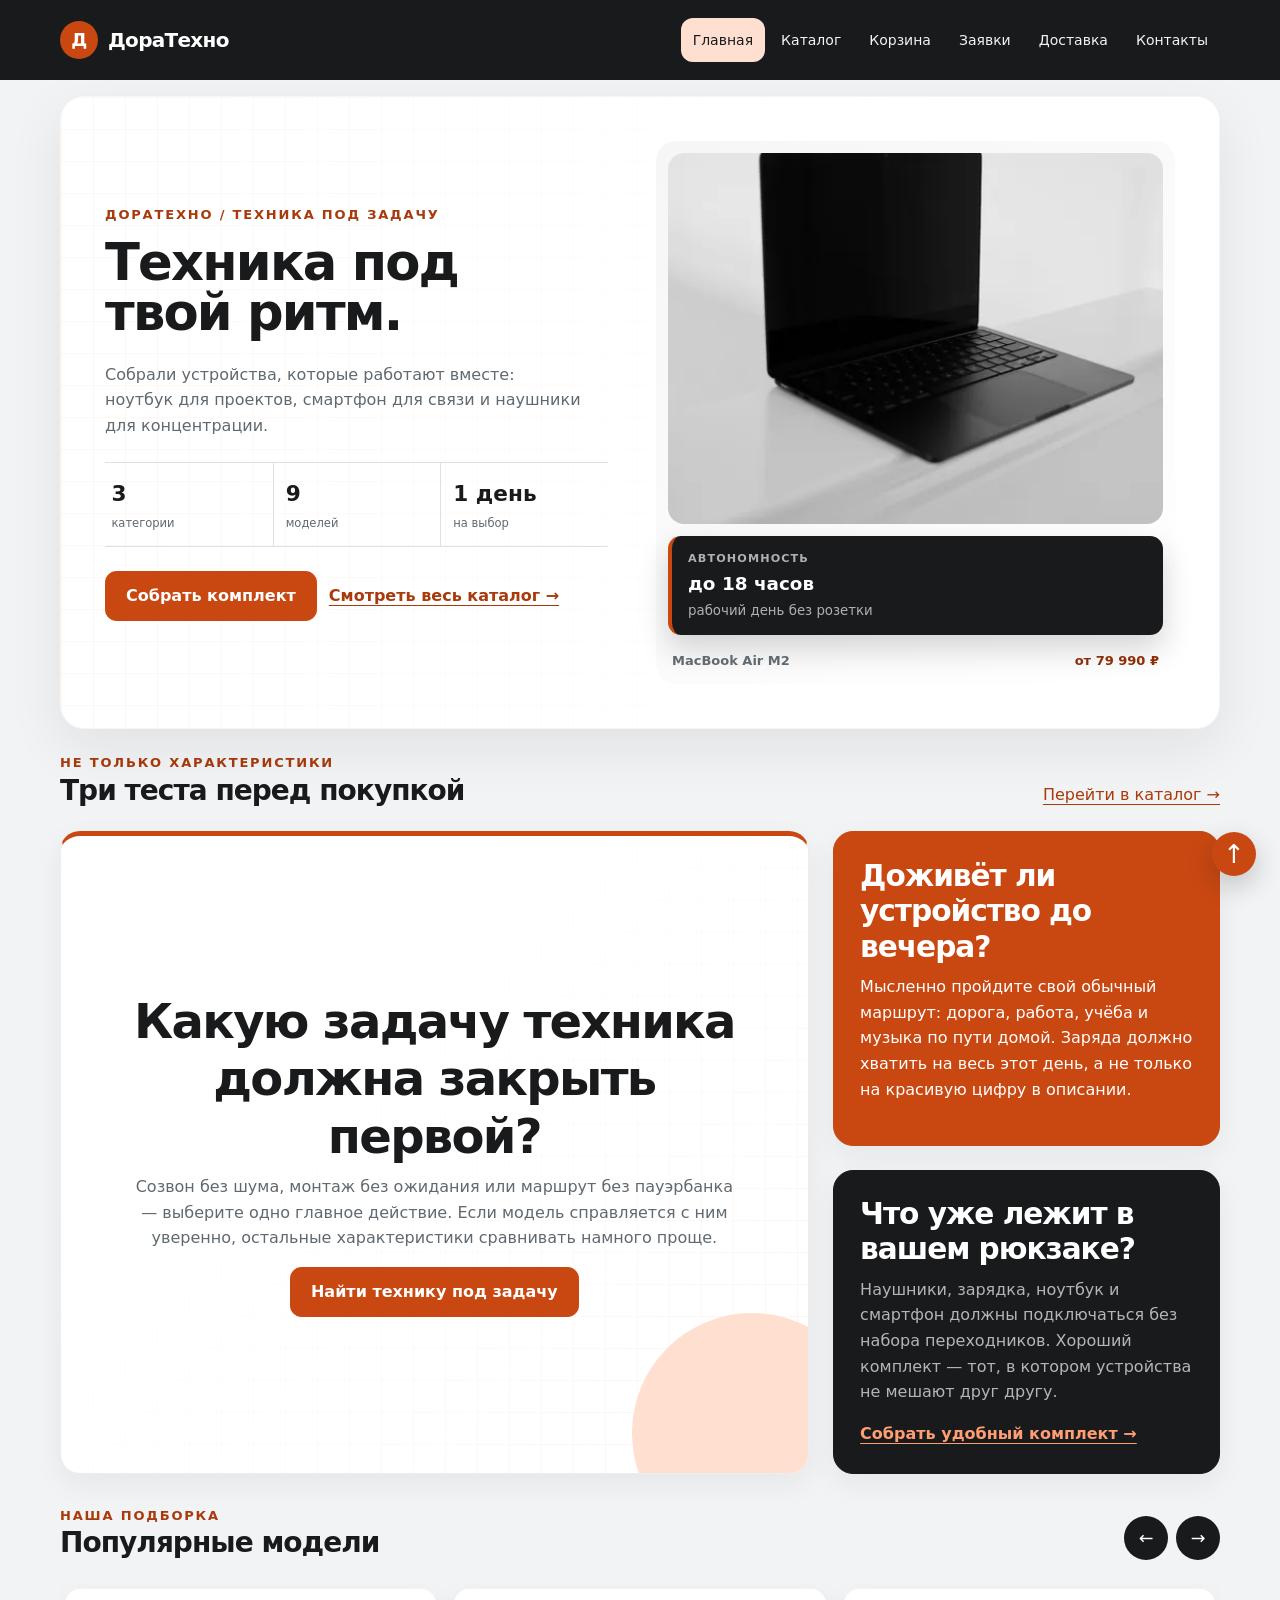
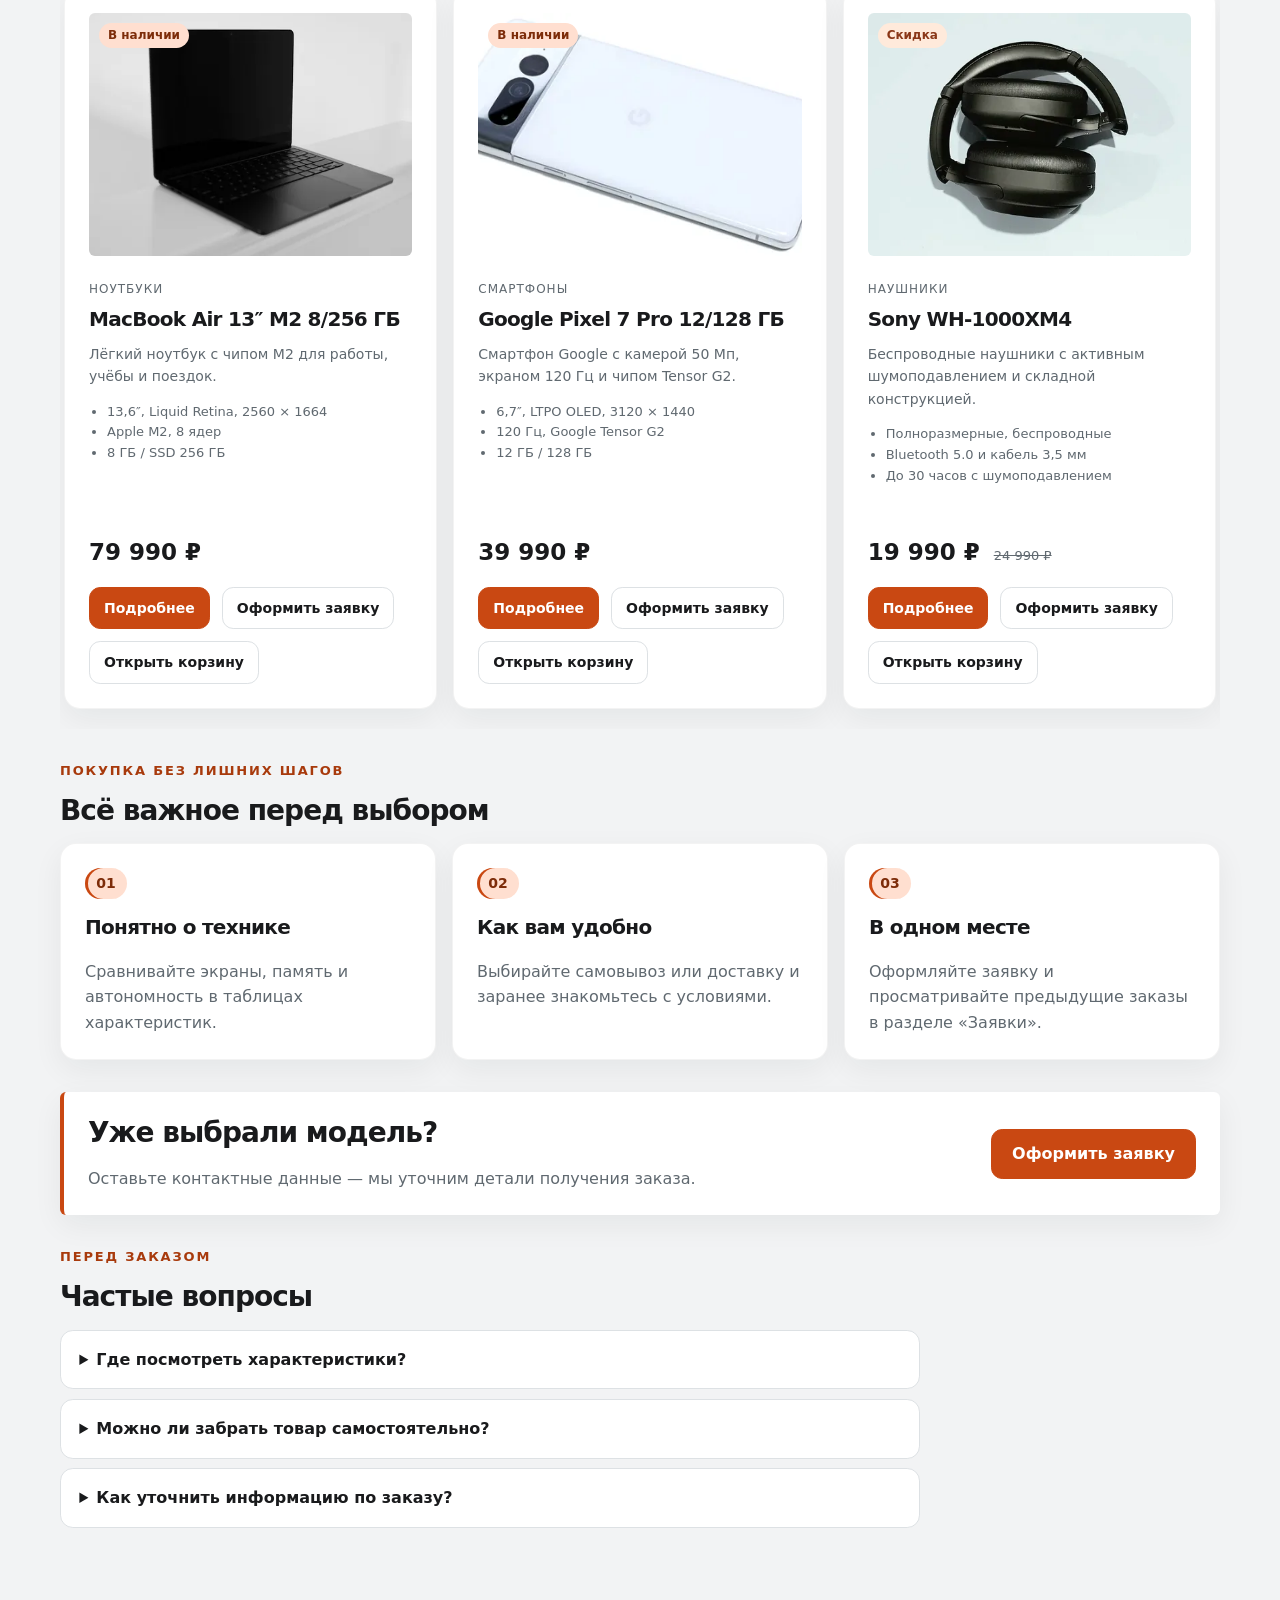
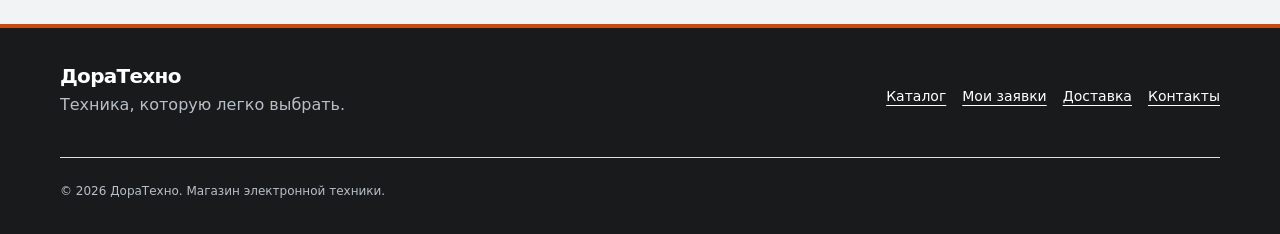
==== commit b1dbca2d: "кр_4" ====
--- a/index.html
+++ b/index.html
@@ -49,7 +49,7 @@
       <section class="hero">
         <div class="hero__content">
           <p class="eyebrow">ДораТехно / техника под задачу</p>
-          <h1 class="hero__title">Техника под<br>твой ритм.</h1>
+          <h1 class="hero__title"><span>Техника под</span> <span class="hero__title-second">твой ритм.</span></h1>
           <p class="hero__text">Собрали устройства, которые работают вместе: ноутбук для проектов, смартфон для связи и наушники для концентрации.</p>
           <ul class="hero__facts" aria-label="Преимущества подборки">
             <li><strong>3</strong><span>категории</span></li>
@@ -110,13 +110,13 @@
             <h2>Популярные модели</h2>
           </div>
           <div class="product-reel__nav">
-            <div class="product-reel__pagination" aria-label="Управление каруселью">
-              <button class="product-reel__control" type="button" data-carousel-direction="previous" aria-controls="popular-products" aria-label="Показать предыдущие товары">←</button>
-              <button class="product-reel__control" type="button" data-carousel-direction="next" aria-controls="popular-products" aria-label="Показать следующие товары">→</button>
-            </div>
-          </div>
-        </div>
-        <div class="products-grid product-reel" id="popular-products" data-carousel tabindex="0" aria-label="Популярные товары">
+            <nav class="product-reel__pagination" aria-label="Выбор популярного товара">
+              <a class="product-reel__control" href="#popular-1" data-carousel-direction="previous" aria-label="Прокрутить товары назад">←</a>
+              <a class="product-reel__control" href="#popular-6" data-carousel-direction="next" aria-label="Прокрутить товары вперёд">→</a>
+            </nav>
+          </div>
+        </div>
+        <div class="products-grid product-reel" data-carousel tabindex="0" aria-label="Популярные товары">
           <article class="product-card" id="popular-1">
             <img class="product-card__image" src="images/macbook-air-m2-alt.jpg" srcset="images/macbook-air-m2-alt-480.webp 480w, images/macbook-air-m2-alt-960.webp 960w" sizes="(max-width: 767px) calc(100vw - 64px), (max-width: 1023px) 46vw, 360px" alt="MacBook Air 13″ M2 8/256 ГБ" width="960" height="1440" loading="lazy">
             <span class="product-card__badge">В наличии</span>
@@ -131,8 +131,8 @@
             <p class="product-card__price">79 990 ₽</p>
             <div class="product-card__actions">
               <a class="button" href="product.html">Подробнее</a>
-              <a class="button button--secondary" href="order.html?product=7#new-order">Оформить заявку</a>
-              <button class="button button--secondary" type="button" data-add-to-cart="7">В корзину</button>
+              <a class="button button--secondary" href="order.html#page-product">Оформить заявку</a>
+              <a class="button button--secondary" href="cart.html" data-add-to-cart="7">Открыть корзину</a>
             </div>
           </article>
           <article class="product-card" id="popular-2">
@@ -149,8 +149,8 @@
             <p class="product-card__price">39 990 ₽</p>
             <div class="product-card__actions">
               <a class="button" href="product-pixel-7-pro.html">Подробнее</a>
-              <a class="button button--secondary" href="order.html?product=1#new-order">Оформить заявку</a>
-              <button class="button button--secondary" type="button" data-add-to-cart="1">В корзину</button>
+              <a class="button button--secondary" href="order.html#page-product">Оформить заявку</a>
+              <a class="button button--secondary" href="cart.html" data-add-to-cart="1">Открыть корзину</a>
             </div>
           </article>
           <article class="product-card product-card--discount" id="popular-3">
@@ -167,8 +167,8 @@
             <p class="product-card__price">19 990 ₽ <del class="product-card__old-price">24 990 ₽</del></p>
             <div class="product-card__actions">
               <a class="button" href="product-sony-wh1000xm4.html">Подробнее</a>
-              <a class="button button--secondary" href="order.html?product=4#new-order">Оформить заявку</a>
-              <button class="button button--secondary" type="button" data-add-to-cart="4">В корзину</button>
+              <a class="button button--secondary" href="order.html#page-product">Оформить заявку</a>
+              <a class="button button--secondary" href="cart.html" data-add-to-cart="4">Открыть корзину</a>
             </div>
           </article>
           <article class="product-card" id="popular-4">
@@ -185,8 +185,8 @@
             <p class="product-card__price">44 990 ₽</p>
             <div class="product-card__actions">
               <a class="button" href="product-iphone-13-pro.html">Подробнее</a>
-              <a class="button button--secondary" href="order.html?product=2#new-order">Оформить заявку</a>
-              <button class="button button--secondary" type="button" data-add-to-cart="2">В корзину</button>
+              <a class="button button--secondary" href="order.html#page-product">Оформить заявку</a>
+              <a class="button button--secondary" href="cart.html" data-add-to-cart="2">Открыть корзину</a>
             </div>
           </article>
           <article class="product-card" id="popular-5">
@@ -203,8 +203,8 @@
             <p class="product-card__price">39 990 ₽</p>
             <div class="product-card__actions">
               <a class="button" href="product-airpods-max.html">Подробнее</a>
-              <a class="button button--secondary" href="order.html?product=6#new-order">Оформить заявку</a>
-              <button class="button button--secondary" type="button" data-add-to-cart="6">В корзину</button>
+              <a class="button button--secondary" href="order.html#page-product">Оформить заявку</a>
+              <a class="button button--secondary" href="cart.html" data-add-to-cart="6">Открыть корзину</a>
             </div>
           </article>
           <article class="product-card" id="popular-6">
@@ -221,8 +221,8 @@
             <p class="product-card__price">119 990 ₽</p>
             <div class="product-card__actions">
               <a class="button" href="product-macbook-pro-14.html">Подробнее</a>
-              <a class="button button--secondary" href="order.html?product=8#new-order">Оформить заявку</a>
-              <button class="button button--secondary" type="button" data-add-to-cart="8">В корзину</button>
+              <a class="button button--secondary" href="order.html#page-product">Оформить заявку</a>
+              <a class="button button--secondary" href="cart.html" data-add-to-cart="8">Открыть корзину</a>
             </div>
           </article>
         </div>
--- a/css/responsive.css
+++ b/css/responsive.css
@@ -1,8 +1,3 @@
-/*
-  Адаптивные стили для контрольной работы №3.
-  Подход: Mobile First.
-  Базовые правила ориентированы на узкий экран; улучшения добавляются через min-width.
-*/
 
 *,
 *::before,
@@ -88,6 +83,10 @@
 
 .hero__title br {
   display: none;
+}
+
+.hero__title-second {
+  display: inline;
 }
 
 .hero__image {
@@ -333,6 +332,10 @@
     display: initial;
   }
 
+  .hero__title-second {
+    display: block;
+  }
+
   .category-list,
   .products-grid,
   .benefits,
@@ -672,7 +675,7 @@
   }
 }
 
-/* Финальная настройка компонентов после визуальной проверки */
+
 .visually-hidden,
 .spec-table caption {
   position: absolute !important;
@@ -1692,19 +1695,36 @@
 }
 
 /* Контрольная работа №4: интерактивный каталог, корзина и валидация */
-.nav-counter {
-  display: inline-grid;
-  min-width: 1.45rem;
-  min-height: 1.45rem;
-  margin-left: 0.35rem;
-  padding: 0 0.3rem;
-  place-items: center;
-  border-radius: 999px;
-  color: #ffffff;
-  background: var(--color-primary);
-  font-size: 0.75rem;
-  font-weight: 800;
-  line-height: 1;
+.order-form textarea.order-form__input--summary {
+  height: 7rem;
+  min-height: 7rem;
+  max-height: 7rem;
+  padding: 0.75rem 1rem;
+  resize: none;
+  overflow-y: auto;
+  background: #f7f8fa;
+  line-height: 1.55;
+  white-space: pre-wrap;
+}
+
+.button.is-in-cart,
+.button.is-in-cart:hover {
+  color: var(--color-success);
+  background: var(--color-success-bg);
+  border-color: rgb(33 107 61 / 35%);
+}
+
+.button.is-disabled,
+.button.is-disabled:hover {
+  color: var(--color-muted);
+  background: var(--color-border);
+  border-color: var(--color-border);
+  cursor: not-allowed;
+}
+
+.product-detail__tag--muted {
+  color: var(--color-muted);
+  background: var(--color-border);
 }
 
 .catalog-controls {
@@ -1797,6 +1817,10 @@
   margin: 0.75rem 0 0;
   color: var(--color-success);
   font-weight: 700;
+}
+
+.order-info > .button + .button {
+  margin-top: 0.75rem;
 }
 
 .catalog-empty {
@@ -1873,6 +1897,12 @@
   color: var(--color-success);
 }
 
+.form-error:empty,
+.form-message:empty {
+  min-height: 0;
+  margin: 0;
+}
+
 @media (min-width: 48rem) {
   .catalog-controls__grid {
     grid-template-columns: minmax(0, 1.5fr) repeat(2, minmax(12rem, 1fr));
@@ -1894,88 +1924,138 @@
   }
 }
 
-/* Финальная адаптивная доводка и управление каруселью КР №4 */
-.product-reel {
-  scroll-behavior: smooth;
-}
-
+
+/* Кнопки управления каруселью сохраняют оформление КР №3. */
 .product-reel__control {
-  flex: 0 0 auto;
   border: 0;
   cursor: pointer;
 }
 
-.product-reel .product-card {
-  height: 100%;
-}
-
-.hero > *,
-.hero__facts > *,
-.choice-guide__grid > *,
-.choice-guide__content,
-.product-card,
-.product-card__actions {
-  min-width: 0;
-}
-
-.choice-guide__content {
-  width: 100%;
-}
-
-.choice-guide__card h3,
-.product-card__title,
-.cart-item__title {
-  overflow-wrap: anywhere;
-}
-
-@media (max-width: 47.999rem) {
-  .hero {
-    min-height: 0;
-  }
-
-  .hero .actions {
-    align-items: stretch;
-    flex-direction: column;
-  }
-
-  .hero .actions .button,
-  .hero__text-link {
-    width: 100%;
-    text-align: center;
-  }
-
-  .hero__facts li {
-    overflow-wrap: anywhere;
-  }
-
-  .choice-guide__card,
-  .choice-guide__card--main {
-    min-height: 0;
-  }
-
-  .choice-guide__content {
-    place-items: stretch;
-  }
-
-  .choice-guide__content .button {
-    width: 100%;
-  }
-
-  .product-reel.products-grid {
-    grid-auto-columns: minmax(0, 100%);
-    padding-inline: 0;
-    scroll-padding-inline: 0;
-  }
-
-  .product-reel .product-card {
-    scroll-margin-inline: 0;
-  }
-
-  .product-reel__nav {
-    justify-content: space-between;
-  }
-
-  .product-reel .product-card__actions .button {
-    flex: 1 1 100%;
-  }
-}
+[hidden] {
+  display: none !important;
+}
+
+/* Поиск открывается поверх каталога, поэтому обычная сетка КР №3 не сдвигается. */
+.catalog-tools-button {
+  margin-left: auto;
+  padding: 0;
+  border: 0;
+  color: var(--color-primary-dark);
+  background: transparent;
+  font: inherit;
+  font-weight: 700;
+  text-decoration: underline;
+  cursor: pointer;
+}
+
+.catalog-tools-button:focus-visible {
+  outline: 2px solid var(--color-primary);
+  outline-offset: 4px;
+}
+
+.catalog-dialog {
+  width: min(70rem, calc(100vw - 2rem));
+  max-width: none;
+  max-height: calc(100vh - 2rem);
+  padding: 0;
+  overflow: auto;
+  border: 0;
+  border-radius: 1rem;
+  background: var(--color-surface);
+  box-shadow: 0 24px 70px rgb(25 26 28 / 30%);
+}
+
+.catalog-dialog::backdrop {
+  background: rgb(25 26 28 / 58%);
+}
+
+.catalog-dialog .catalog-controls {
+  border: 0;
+  box-shadow: none;
+}
+
+.catalog-dialog__actions {
+  display: flex;
+  flex-wrap: wrap;
+  gap: 0.65rem;
+}
+
+.catalog-dialog .catalog-count {
+  margin: 1rem 0 0;
+}
+
+.catalog-message:empty {
+  display: none;
+}
+
+.product-card__favorite {
+  position: absolute;
+  top: 2rem;
+  right: 2rem;
+  display: grid;
+  place-items: center;
+  width: 2.1rem;
+  height: 2.1rem;
+  padding: 0;
+  border: 1px solid var(--color-border);
+  border-radius: 50%;
+  color: var(--color-text);
+  background: var(--color-surface);
+  box-shadow: 0 3px 12px rgb(25 26 28 / 12%);
+  font: inherit;
+  font-size: 1.25rem;
+  cursor: pointer;
+}
+
+.product-card__favorite:hover,
+.product-card__favorite:focus-visible,
+.product-card__favorite[aria-pressed="true"] {
+  color: var(--color-primary);
+  border-color: var(--color-primary);
+}
+
+/* Дополнительные действия не меняют исходные размеры блока заказа КР №3. */
+.order-info[data-cart-summary] {
+  position: relative;
+}
+
+.cart-extra {
+  height: 0;
+}
+
+.cart-extra > summary {
+  position: absolute;
+  top: 2rem;
+  right: 2rem;
+  color: var(--color-primary-dark);
+  font-size: 0.85rem;
+  font-weight: 700;
+  text-decoration: underline;
+  cursor: pointer;
+}
+
+.cart-extra__panel {
+  position: absolute;
+  z-index: 5;
+  top: 4rem;
+  right: 1rem;
+  width: calc(100% - 2rem);
+  padding: 1rem;
+  border: 1px solid var(--color-border);
+  border-radius: 0.75rem;
+  background: var(--color-surface);
+  box-shadow: 0 14px 35px rgb(25 26 28 / 18%);
+}
+
+.cart-extra__panel .promo-form {
+  margin: 0 0 1rem;
+}
+
+.cart-item__remove {
+  min-height: 44px;
+  padding: 0.35rem 0.5rem;
+  border: 0;
+  background: transparent;
+  font-size: 0.85rem;
+  text-decoration: underline;
+}
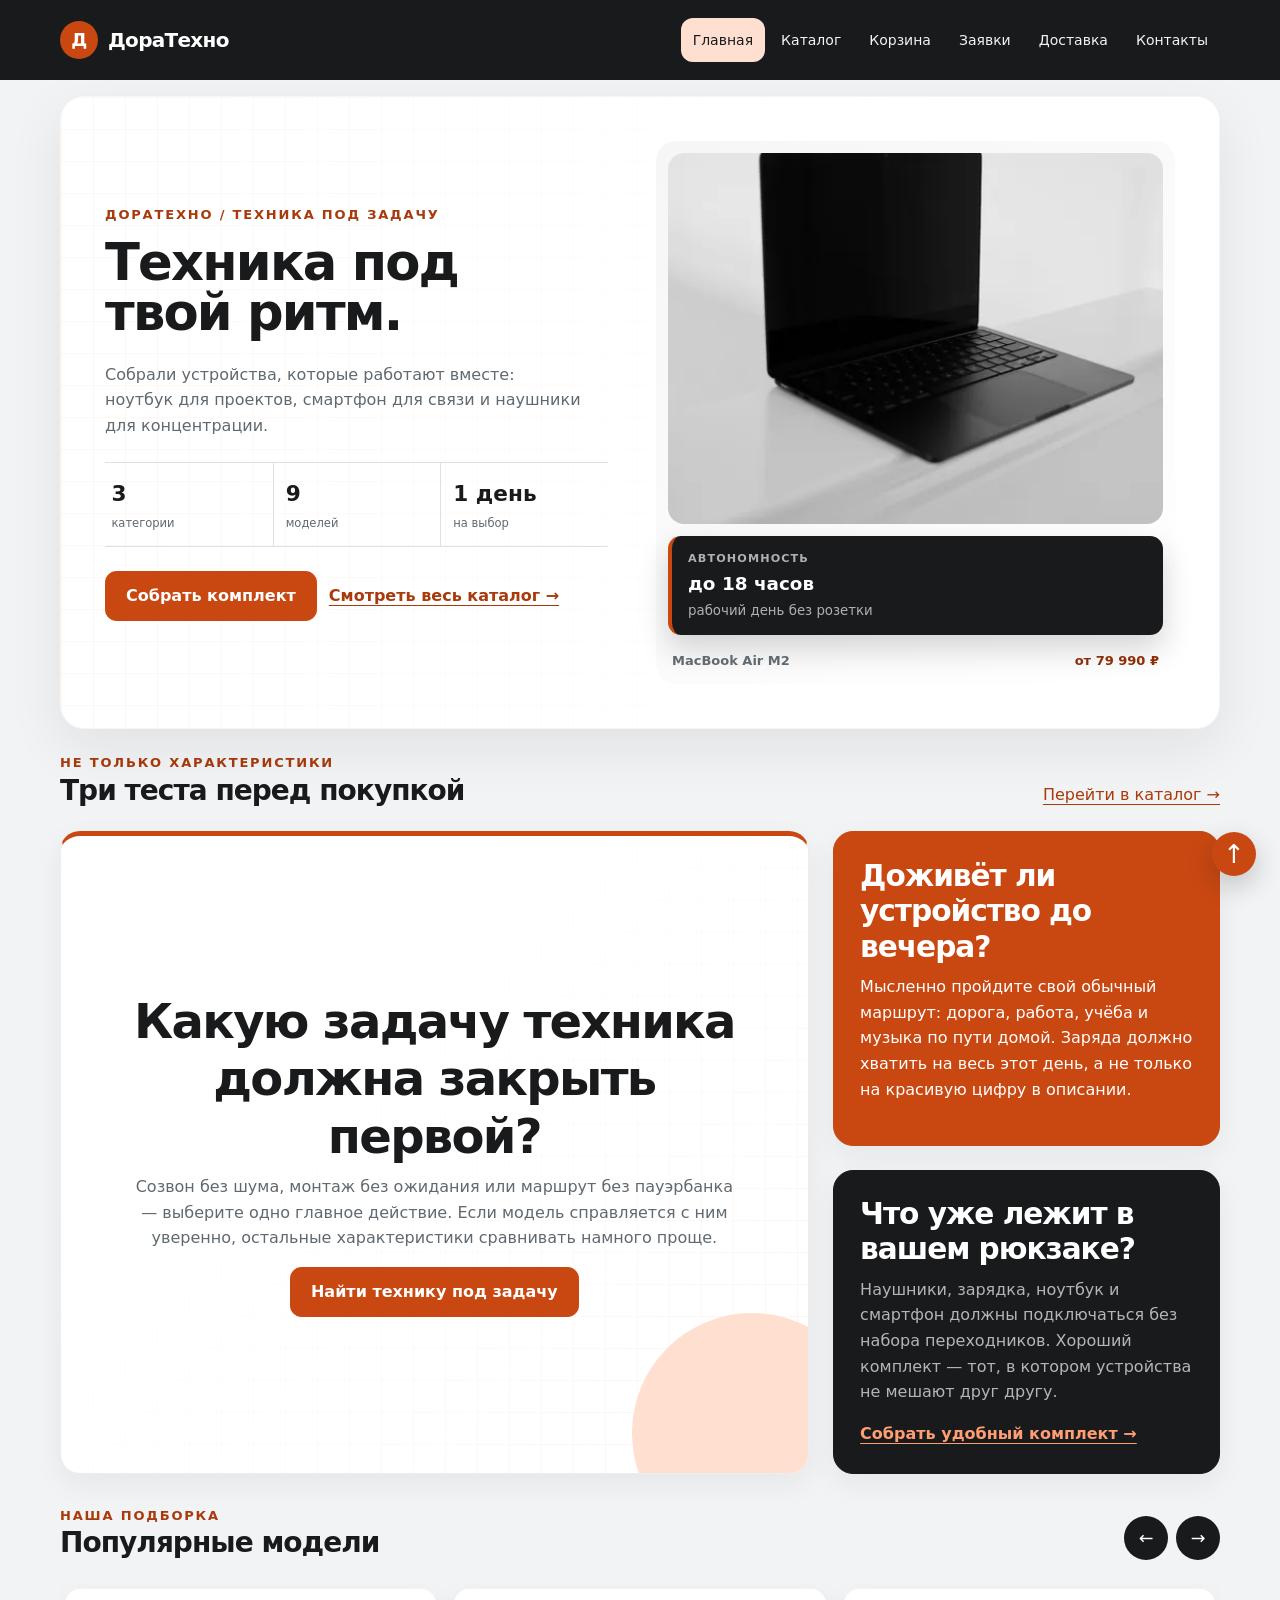
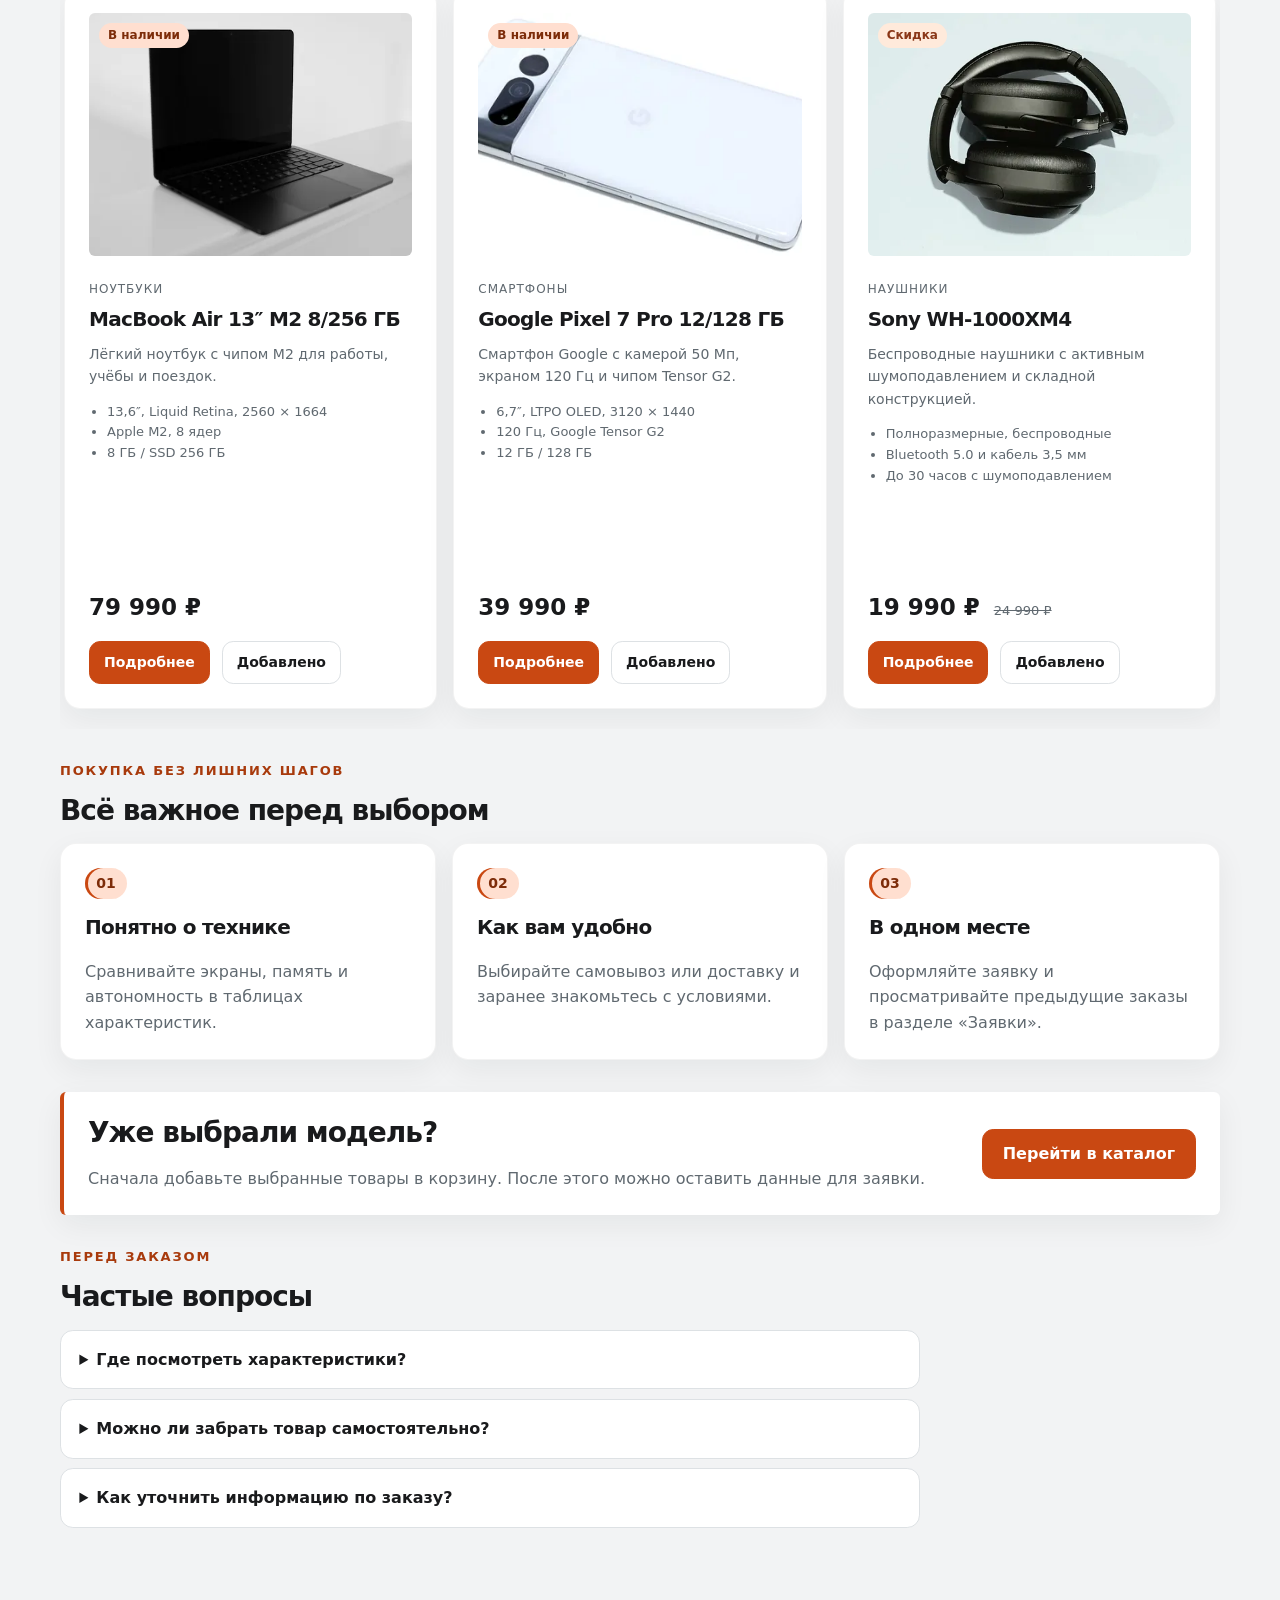
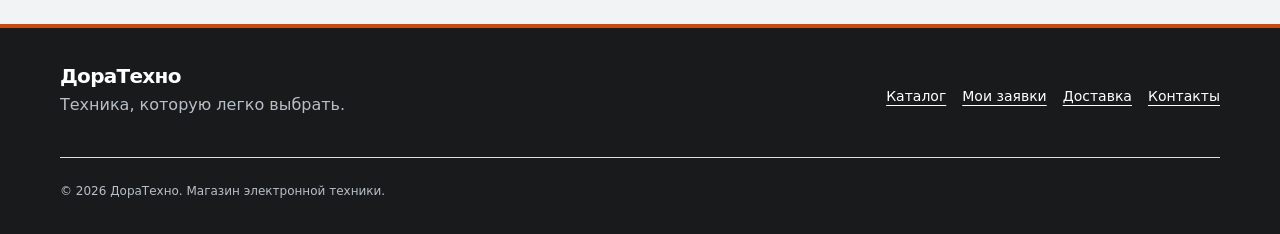
==== commit 675a6d9d: "fix project" ====
--- a/index.html
+++ b/index.html
@@ -131,8 +131,7 @@
             <p class="product-card__price">79 990 ₽</p>
             <div class="product-card__actions">
               <a class="button" href="product.html">Подробнее</a>
-              <a class="button button--secondary" href="order.html#page-product">Оформить заявку</a>
-              <a class="button button--secondary" href="cart.html" data-add-to-cart="7">Открыть корзину</a>
+              <a class="button button--secondary" href="cart.html" data-add-to-cart="7">Добавить в корзину</a>
             </div>
           </article>
           <article class="product-card" id="popular-2">
@@ -149,8 +148,7 @@
             <p class="product-card__price">39 990 ₽</p>
             <div class="product-card__actions">
               <a class="button" href="product-pixel-7-pro.html">Подробнее</a>
-              <a class="button button--secondary" href="order.html#page-product">Оформить заявку</a>
-              <a class="button button--secondary" href="cart.html" data-add-to-cart="1">Открыть корзину</a>
+              <a class="button button--secondary" href="cart.html" data-add-to-cart="1">Добавить в корзину</a>
             </div>
           </article>
           <article class="product-card product-card--discount" id="popular-3">
@@ -167,8 +165,7 @@
             <p class="product-card__price">19 990 ₽ <del class="product-card__old-price">24 990 ₽</del></p>
             <div class="product-card__actions">
               <a class="button" href="product-sony-wh1000xm4.html">Подробнее</a>
-              <a class="button button--secondary" href="order.html#page-product">Оформить заявку</a>
-              <a class="button button--secondary" href="cart.html" data-add-to-cart="4">Открыть корзину</a>
+              <a class="button button--secondary" href="cart.html" data-add-to-cart="4">Добавить в корзину</a>
             </div>
           </article>
           <article class="product-card" id="popular-4">
@@ -185,8 +182,7 @@
             <p class="product-card__price">44 990 ₽</p>
             <div class="product-card__actions">
               <a class="button" href="product-iphone-13-pro.html">Подробнее</a>
-              <a class="button button--secondary" href="order.html#page-product">Оформить заявку</a>
-              <a class="button button--secondary" href="cart.html" data-add-to-cart="2">Открыть корзину</a>
+              <a class="button button--secondary" href="cart.html" data-add-to-cart="2">Добавить в корзину</a>
             </div>
           </article>
           <article class="product-card" id="popular-5">
@@ -203,8 +199,7 @@
             <p class="product-card__price">39 990 ₽</p>
             <div class="product-card__actions">
               <a class="button" href="product-airpods-max.html">Подробнее</a>
-              <a class="button button--secondary" href="order.html#page-product">Оформить заявку</a>
-              <a class="button button--secondary" href="cart.html" data-add-to-cart="6">Открыть корзину</a>
+              <a class="button button--secondary" href="cart.html" data-add-to-cart="6">Добавить в корзину</a>
             </div>
           </article>
           <article class="product-card" id="popular-6">
@@ -221,8 +216,7 @@
             <p class="product-card__price">119 990 ₽</p>
             <div class="product-card__actions">
               <a class="button" href="product-macbook-pro-14.html">Подробнее</a>
-              <a class="button button--secondary" href="order.html#page-product">Оформить заявку</a>
-              <a class="button button--secondary" href="cart.html" data-add-to-cart="8">Открыть корзину</a>
+              <a class="button button--secondary" href="cart.html" data-add-to-cart="8">Добавить в корзину</a>
             </div>
           </article>
         </div>
@@ -251,9 +245,9 @@
       <aside class="help-banner section" id="contacts">
         <div>
           <h2>Уже выбрали модель?</h2>
-          <p>Оставьте контактные данные — мы уточним детали получения заказа.</p>
-        </div>
-        <a class="button" href="order.html">Оформить заявку</a>
+          <p>Сначала добавьте выбранные товары в корзину. После этого можно оставить данные для заявки.</p>
+        </div>
+        <a class="button" href="catalog.html">Перейти в каталог</a>
       </aside>
       <section class="section faq" id="faq">
         <p class="eyebrow">Перед заказом</p>
